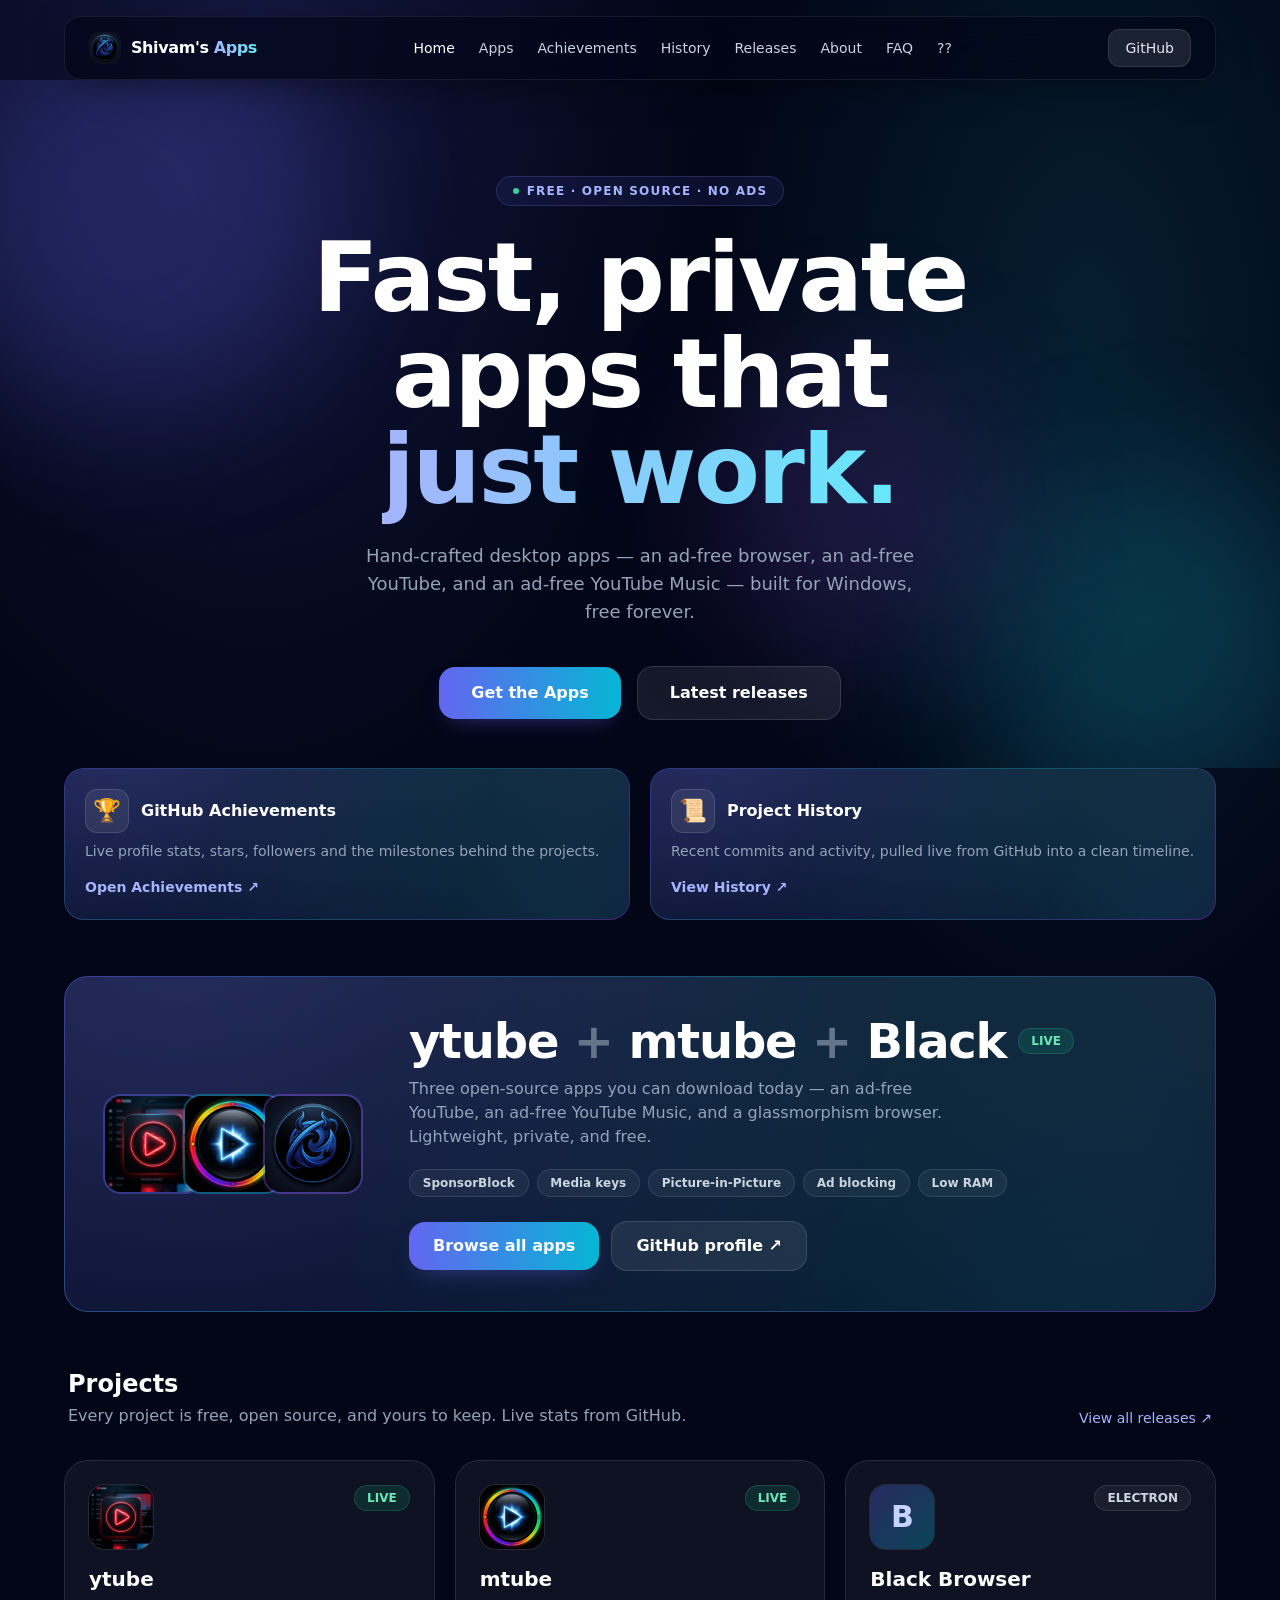
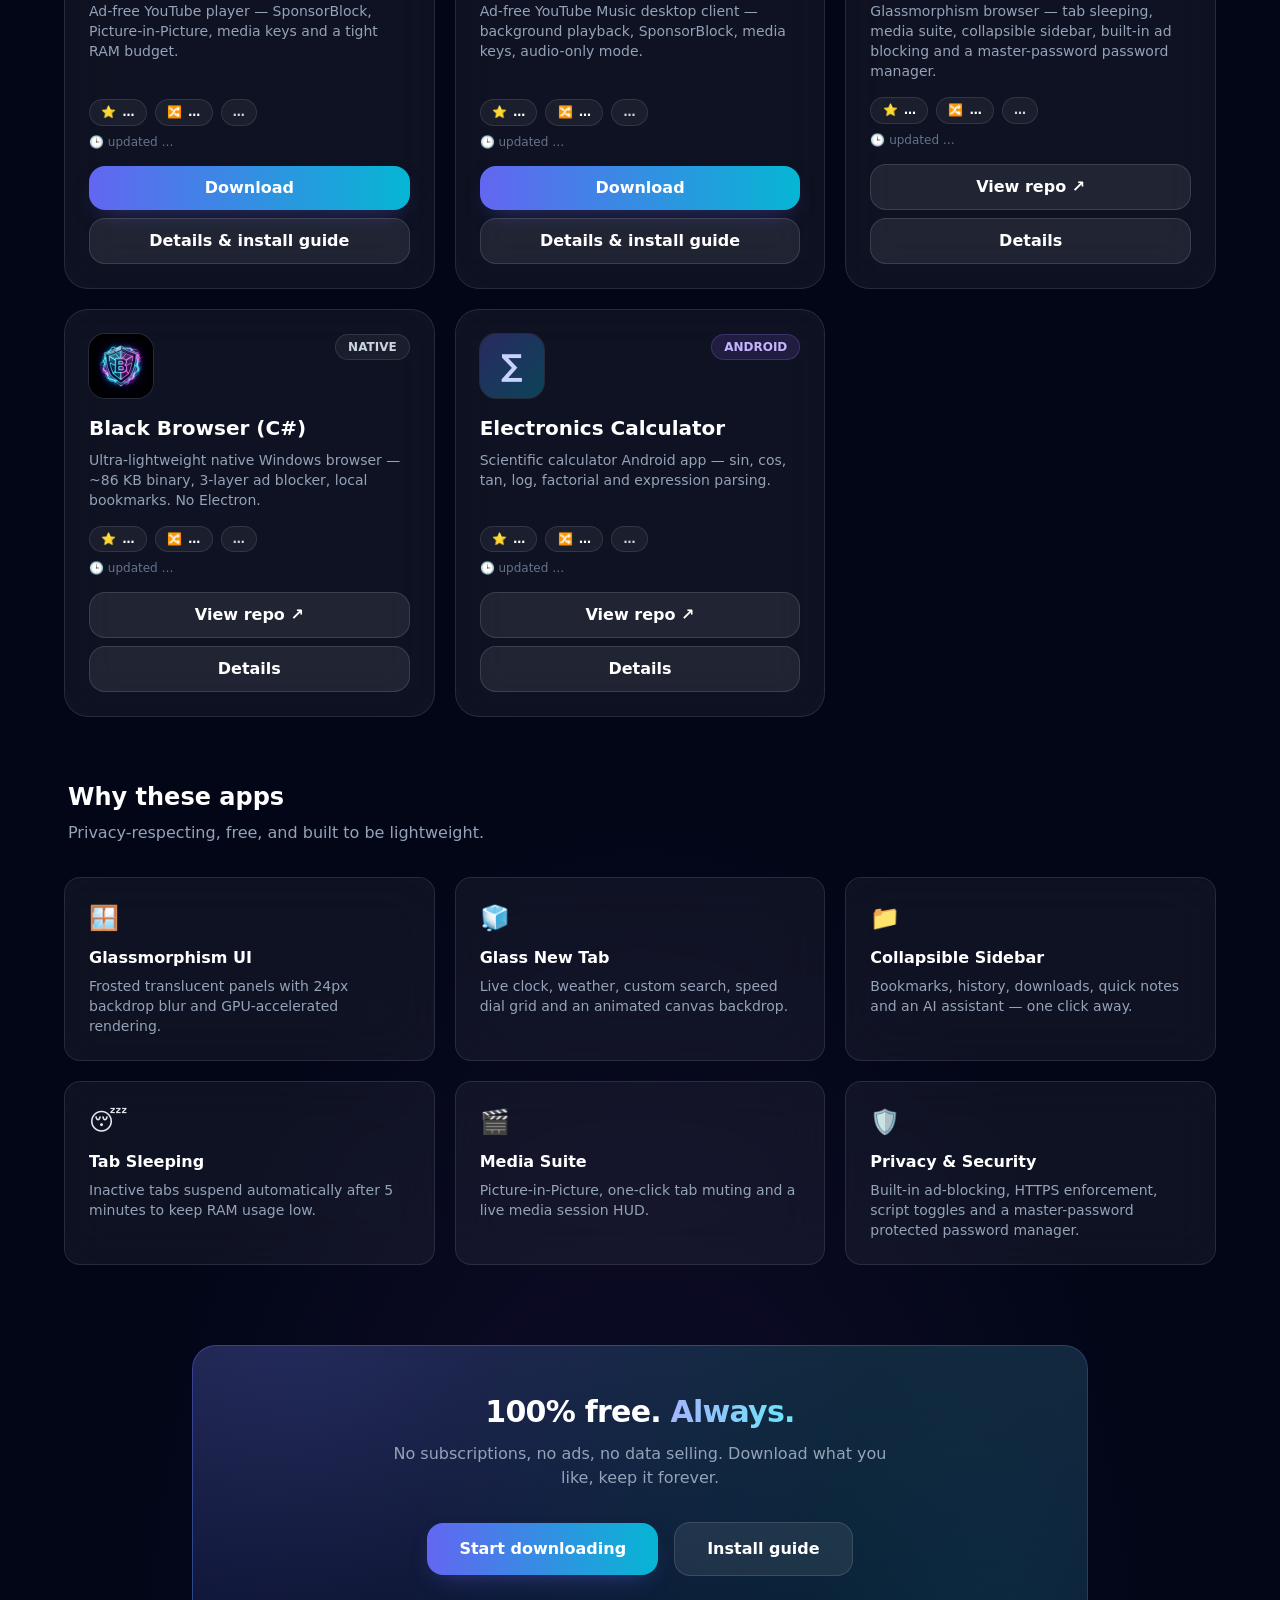
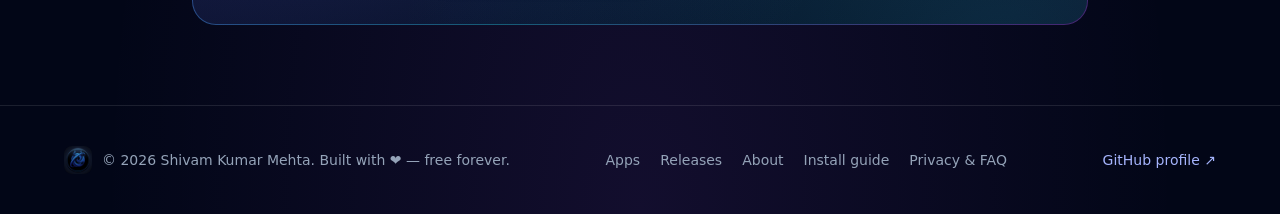
==== index.html @ 11b5406d "Fix UTF-8 mojibake (double-encoded emoji/arrows) across all HTML pages" ====
<!DOCTYPE html>
<html lang="en">
<head>
<meta charset="UTF-8">
<meta name="viewport" content="width=device-width, initial-scale=1.0">
<title>Shivam's Apps — Free Desktop Apps & Browser</title>
<meta name="description" content="Free, ad-free desktop apps by Shivam: Black browser, mtube (YouTube Music), ytube (YouTube), and more. No ads, no cost, open source.">
<meta http-equiv="Content-Security-Policy" content="default-src 'self'; script-src 'self' 'unsafe-inline' https://api.github.com https://us.i.posthog.com https://*.posthog.com; style-src 'self' 'unsafe-inline' https://fonts.googleapis.com; font-src https://fonts.gstatic.com; img-src 'self' data: https:; connect-src 'self' https://api.github.com https://us.i.posthog.com https://*.posthog.com; base-uri 'self'">
<link rel="stylesheet" href="assets/tailwind.css">
<link rel="icon" type="image/png" href="assets/black.png">
<link rel="preconnect" href="https://fonts.googleapis.com">
<link href="https://fonts.googleapis.com/css2?family=Inter:wght@400;500;600;700;800;900&display=swap" rel="stylesheet">
<script>
  !function(t,e){var o,n,p,r;e.__SV||(window.posthog=e,e._i=[],e.init=function(i,s,a){function g(t,e){var o=e.split(".");2==o.length&&(t=t[o[0]],e=o[1]),t[e]=function(){t.push([e].concat(Array.prototype.slice.call(arguments,0)))}}(p=t.createElement("script")).type="text/javascript",p.async=!0,p.src=s.api_host+"/static/array.js",(r=t.getElementsByTagName("script")[0]).parentNode.insertBefore(p,r);var u=e;for(void 0!==a?u=e[a]=[]:a="posthog",u.people=u.people||[],u.toString=function(t){var e="posthog";return"posthog"!==a&&(e+="."+a),t||(e+=" (stub)")},u.people.toString=function(){return u.toString(1)+".people (stub)"},o="capture identify alias people.set people.set_once set_config register register_once unregister opt_out_capturing has_opted_out_capturing opt_in_capturing reset".split(" "),n=0;n<o.length;n++)g(u,o[n]);e._i.push([i,s,a])},e.__SV=1)}(document,window.posthog||[]);
</script>
</head>
<body class="mesh-bg text-slate-200 min-h-screen antialiased">

<!-- NAV -->
<header class="sticky top-0 inset-x-0 z-50">
  <nav class="nav-glass mx-auto mt-4 max-w-6xl rounded-2xl px-4 sm:px-6 py-3 flex items-center justify-between">
    <a href="/" class="flex items-center gap-2.5">
      <img src="assets/black.png" alt="Logo" class="w-8 h-8 rounded-lg">
      <span class="font-bold text-white tracking-tight">Shivam's <span class="text-grad">Apps</span></span>
    </a>
    <nav class="hidden md:flex items-center gap-6 text-sm text-slate-300">
      <a href="/" class="text-white" aria-current="page">Home</a>
      <a href="/apps.html" class="hover:text-white transition">Apps</a>
      <a href="/achievements.html" class="hover:text-white transition">Achievements</a>
      <a href="/history.html" class="hover:text-white transition">History</a>
      <a href="/releases.html" class="hover:text-white transition">Releases</a>
      <a href="/about.html" class="hover:text-white transition">About</a>
      <a href="/privacy.html" class="hover:text-white transition">FAQ</a>
      <a href="/birthday.html" class="hover:text-white transition">??</a>
</nav>
    <a href="https://github.com/shivamkumarmehta64-sketch" target="_blank" rel="noopener"
       class="text-sm px-4 py-2 rounded-xl bg-white/10 hover:bg-white/20 border border-white/10 transition">GitHub</a>
  </nav>
</header>

<!-- HERO -->
<section class="relative overflow-hidden pt-24 pb-12 px-4 text-center">
  <div class="blob blob-1" data-parallax="0.18"></div>
  <div class="blob blob-2" data-parallax="-0.12"></div>
  <div class="blob blob-3" data-parallax="0.3"></div>
  <div class="fade-up max-w-3xl mx-auto relative">
    <div class="inline-flex flex-wrap items-center justify-center gap-2 mb-6">
      <span class="inline-flex items-center gap-2 text-xs font-semibold uppercase tracking-widest text-indigo-300 bg-indigo-500/10 border border-indigo-400/20 rounded-full px-4 py-1.5">
        <span class="w-1.5 h-1.5 rounded-full bg-emerald-400 animate-pulse"></span> Free · Open Source · No ads
      </span>
    </div>
    <h1 class="text-5xl sm:text-6xl md:text-8xl font-black text-white tracking-tight leading-tight">
      Fast, private apps that<br class="hidden sm:block"> <span class="text-grad">just work.</span>
    </h1>
    <p class="mt-6 text-lg text-slate-400 max-w-xl mx-auto">
      Hand-crafted desktop apps — an ad-free browser, an ad-free YouTube, and an ad-free YouTube Music — built for Windows, free forever.
    </p>
    <div class="mt-10 flex flex-col sm:flex-row items-center justify-center gap-4">
      <a href="/apps.html" class="w-full sm:w-auto text-center px-8 py-3.5 btn-primary text-base">Get the Apps</a>
      <a href="/releases.html" class="w-full sm:w-auto text-center px-8 py-3.5 btn-ghost text-base">Latest releases</a>
    </div>
  </div>
</section>

<!-- EXPLORE -->
<section id="gh-profile" class="px-4 pb-14">
  <div class="max-w-6xl mx-auto grid grid-cols-1 sm:grid-cols-2 gap-5">
    <a href="/achievements.html" class="achievement-card glow-card reveal">
      <div class="shimmer"></div>
      <div class="flex items-center gap-3">
        <div class="achievement-emoji">🏆</div>
        <h5 class="font-bold text-white">GitHub Achievements</h5>
      </div>
      <p class="mt-2 text-sm text-slate-400">Live profile stats, stars, followers and the milestones behind the projects.</p>
      <span class="mt-4 inline-block text-sm font-semibold text-indigo-300">Open Achievements ↗</span>
    </a>
    <a href="/history.html" class="achievement-card glow-card reveal">
      <div class="shimmer"></div>
      <div class="flex items-center gap-3">
        <div class="achievement-emoji">📜</div>
        <h5 class="font-bold text-white">Project History</h5>
      </div>
      <p class="mt-2 text-sm text-slate-400">Recent commits and activity, pulled live from GitHub into a clean timeline.</p>
      <span class="mt-4 inline-block text-sm font-semibold text-indigo-300">View History ↗</span>
    </a>
  </div>
</section>

<!-- FEATURED: THE APPS -->
<section id="featured" class="px-4 pb-14">
  <div data-repo="shivamkumarmehta64-sketch/ytube" class="glow-card grad-border max-w-6xl mx-auto rounded-3xl p-6 sm:p-10 reveal">
    <div class="flex flex-col lg:flex-row items-center gap-8 lg:gap-12">
      <div class="flex -space-x-4">
        <img src="assets/ytube.png" alt="ytube logo" class="w-20 h-20 sm:w-24 sm:h-24 rounded-2xl ring-2 ring-indigo-500/40">
        <img src="assets/mtube.png" alt="mtube logo" class="w-20 h-20 sm:w-24 sm:h-24 rounded-2xl ring-2 ring-cyan-500/40">
        <img src="assets/black.png" alt="Black logo" class="w-20 h-20 sm:w-24 sm:h-24 rounded-2xl ring-2 ring-violet-500/40">
      </div>
      <div class="flex-1 text-center lg:text-left">
        <div class="flex flex-col sm:flex-row items-center justify-center lg:justify-start gap-3">
          <h2 class="text-4xl sm:text-5xl font-black text-white tracking-tight">ytube <span class="text-slate-500">+</span> mtube <span class="text-slate-500">+</span> Black</h2>
          <span class="text-xs font-semibold px-3 py-1 rounded-full bg-emerald-500/15 text-emerald-300 border border-emerald-400/20">LIVE</span>
        </div>
        <p class="mt-3 text-slate-400 max-w-xl mx-auto lg:mx-0">
          Three open-source apps you can download today — an ad-free YouTube, an ad-free YouTube Music, and a glassmorphism browser. Lightweight, private, and free.
        </p>
        <div class="mt-5 flex flex-wrap items-center justify-center lg:justify-start gap-2 text-xs">
          <span class="chip">SponsorBlock</span>
          <span class="chip">Media keys</span>
          <span class="chip">Picture-in-Picture</span>
          <span class="chip">Ad blocking</span>
          <span class="chip">Low RAM</span>
        </div>
        <div class="mt-6 flex flex-col sm:flex-row items-center justify-center lg:justify-start gap-3">
          <a href="/apps.html" class="w-full sm:w-auto text-center px-6 py-3 btn-primary">Browse all apps</a>
          <a href="https://github.com/shivamkumarmehta64-sketch" target="_blank" rel="noopener" class="w-full sm:w-auto text-center px-6 py-3 btn-ghost">GitHub profile ↗</a>
        </div>
      </div>
    </div>
  </div>
</section>

<!-- PROJECT GRID -->
<section id="apps" class="px-4 pb-16">
  <div class="max-w-6xl mx-auto mb-8 flex flex-wrap items-end justify-between gap-4 px-1">
    <div>
      <h3 class="text-2xl font-bold text-white">Projects</h3>
      <p class="text-slate-400 mt-1">Every project is free, open source, and yours to keep. Live stats from GitHub.</p>
    </div>
    <a href="/releases.html" class="text-sm text-indigo-300 hover:text-indigo-200 transition">View all releases ↗</a>
  </div>
  <div class="max-w-6xl mx-auto grid grid-cols-1 sm:grid-cols-2 lg:grid-cols-3 gap-5">

    <!-- ytube -->
    <article data-repo="shivamkumarmehta64-sketch/ytube" class="glass rounded-3xl p-6 card-hover flex flex-col reveal">
      <div class="flex items-start justify-between">
        <img src="assets/ytube.png" alt="ytube logo" class="w-16 h-16 rounded-2xl ring-1 ring-white/10">
        <span class="text-xs font-semibold px-3 py-1 rounded-full bg-emerald-500/15 text-emerald-300 border border-emerald-400/20">LIVE</span>
      </div>
      <h4 class="mt-4 text-xl font-bold text-white">ytube</h4>
      <p class="mt-2 text-sm text-slate-400 flex-1">Ad-free YouTube player — SponsorBlock, Picture-in-Picture, media keys and a tight RAM budget.</p>
      <div class="mt-4 flex flex-wrap items-center gap-2 text-xs">
        <span class="stat-chip">⭐ <span data-stat="stars" class="k">…</span></span>
        <span class="stat-chip">🔀 <span data-stat="forks" class="k">…</span></span>
        <span class="stat-chip"><span data-stat="lang">…</span></span>
      </div>
      <div class="mt-2 text-xs text-slate-500">🕒 updated <span data-stat="updated">…</span></div>
      <div class="mt-4 flex flex-col gap-2">
        <a data-download="shivamkumarmehta64-sketch/ytube" data-exts=".zip,.exe" href="https://github.com/shivamkumarmehta64-sketch/ytube/releases" target="_blank" rel="noopener" class="w-full text-center px-5 py-2.5 btn-primary">Download</a>
        <a href="/app/ytube.html" class="w-full text-center px-5 py-2.5 btn-ghost">Details & install guide</a>
      </div>
    </article>

    <!-- mtube -->
    <article data-repo="shivamkumarmehta64-sketch/mtube" class="glass rounded-3xl p-6 card-hover flex flex-col reveal">
      <div class="flex items-start justify-between">
        <img src="assets/mtube.png" alt="mtube logo" class="w-16 h-16 rounded-2xl ring-1 ring-white/10">
        <span class="text-xs font-semibold px-3 py-1 rounded-full bg-emerald-500/15 text-emerald-300 border border-emerald-400/20">LIVE</span>
      </div>
      <h4 class="mt-4 text-xl font-bold text-white">mtube</h4>
      <p class="mt-2 text-sm text-slate-400 flex-1">Ad-free YouTube Music desktop client — background playback, SponsorBlock, media keys, audio-only mode.</p>
      <div class="mt-4 flex flex-wrap items-center gap-2 text-xs">
        <span class="stat-chip">⭐ <span data-stat="stars" class="k">…</span></span>
        <span class="stat-chip">🔀 <span data-stat="forks" class="k">…</span></span>
        <span class="stat-chip"><span data-stat="lang">…</span></span>
      </div>
      <div class="mt-2 text-xs text-slate-500">🕒 updated <span data-stat="updated">…</span></div>
      <div class="mt-4 flex flex-col gap-2">
        <a data-download="shivamkumarmehta64-sketch/mtube" data-exts=".zip,.exe" href="https://github.com/shivamkumarmehta64-sketch/mtube/releases" target="_blank" rel="noopener" class="w-full text-center px-5 py-2.5 btn-primary">Download</a>
        <a href="/app/mtube.html" class="w-full text-center px-5 py-2.5 btn-ghost">Details & install guide</a>
      </div>
    </article>

    <!-- Black (Electron) -->
    <article data-repo="shivamkumarmehta64-sketch/Black" class="glass rounded-3xl p-6 card-hover flex flex-col reveal">
      <div class="flex items-start justify-between">
        <div class="w-16 h-16 rounded-2xl bg-gradient-to-br from-indigo-500/30 to-cyan-500/30 ring-1 ring-white/10 flex items-center justify-center text-3xl font-extrabold text-indigo-200">B</div>
        <span class="text-xs font-semibold px-3 py-1 rounded-full bg-white/5 text-slate-300 border border-white/10">ELECTRON</span>
      </div>
      <h4 class="mt-4 text-xl font-bold text-white">Black Browser</h4>
      <p class="mt-2 text-sm text-slate-400 flex-1">Glassmorphism browser — tab sleeping, media suite, collapsible sidebar, built-in ad blocking and a master-password password manager.</p>
      <div class="mt-4 flex flex-wrap items-center gap-2 text-xs">
        <span class="stat-chip">⭐ <span data-stat="stars" class="k">…</span></span>
        <span class="stat-chip">🔀 <span data-stat="forks" class="k">…</span></span>
        <span class="stat-chip"><span data-stat="lang">…</span></span>
      </div>
      <div class="mt-2 text-xs text-slate-500">🕒 updated <span data-stat="updated">…</span></div>
      <div class="mt-4 flex flex-col gap-2">
        <a href="https://github.com/shivamkumarmehta64-sketch/Black" target="_blank" rel="noopener" class="w-full text-center px-5 py-2.5 btn-ghost">View repo ↗</a>
        <a href="/app/black.html" class="w-full text-center px-5 py-2.5 btn-ghost">Details</a>
      </div>
    </article>

    <!-- Black Browser C# -->
    <article data-repo="shivamkumarmehta64-sketch/Black-Browser" class="glass rounded-3xl p-6 card-hover flex flex-col reveal">
      <div class="flex items-start justify-between">
        <img src="assets/black-browser.png" alt="Black Browser C# logo" class="w-16 h-16 rounded-2xl ring-1 ring-white/10">
        <span class="text-xs font-semibold px-3 py-1 rounded-full bg-white/5 text-slate-300 border border-white/10">NATIVE</span>
      </div>
      <h4 class="mt-4 text-xl font-bold text-white">Black Browser (C#)</h4>
      <p class="mt-2 text-sm text-slate-400 flex-1">Ultra-lightweight native Windows browser — ~86 KB binary, 3-layer ad blocker, local bookmarks. No Electron.</p>
      <div class="mt-4 flex flex-wrap items-center gap-2 text-xs">
        <span class="stat-chip">⭐ <span data-stat="stars" class="k">…</span></span>
        <span class="stat-chip">🔀 <span data-stat="forks" class="k">…</span></span>
        <span class="stat-chip"><span data-stat="lang">…</span></span>
      </div>
      <div class="mt-2 text-xs text-slate-500">🕒 updated <span data-stat="updated">…</span></div>
      <div class="mt-4 flex flex-col gap-2">
        <a href="https://github.com/shivamkumarmehta64-sketch/Black-Browser" target="_blank" rel="noopener" class="w-full text-center px-5 py-2.5 btn-ghost">View repo ↗</a>
        <a href="/app/black-browser.html" class="w-full text-center px-5 py-2.5 btn-ghost">Details</a>
      </div>
    </article>

    <!-- Electronics Calculator -->
    <article data-repo="shivamkumarmehta64-sketch/Electronics_Calculator" class="glass rounded-3xl p-6 card-hover flex flex-col reveal">
      <div class="flex items-start justify-between">
        <div class="w-16 h-16 rounded-2xl bg-gradient-to-br from-indigo-500/30 to-cyan-500/30 ring-1 ring-white/10 flex items-center justify-center text-3xl font-extrabold text-indigo-200">∑</div>
        <span class="text-xs font-semibold px-3 py-1 rounded-full bg-violet-500/15 text-violet-300 border border-violet-400/20">ANDROID</span>
      </div>
      <h4 class="mt-4 text-xl font-bold text-white">Electronics Calculator</h4>
      <p class="mt-2 text-sm text-slate-400 flex-1">Scientific calculator Android app — sin, cos, tan, log, factorial and expression parsing.</p>
      <div class="mt-4 flex flex-wrap items-center gap-2 text-xs">
        <span class="stat-chip">⭐ <span data-stat="stars" class="k">…</span></span>
        <span class="stat-chip">🔀 <span data-stat="forks" class="k">…</span></span>
        <span class="stat-chip"><span data-stat="lang">…</span></span>
      </div>
      <div class="mt-2 text-xs text-slate-500">🕒 updated <span data-stat="updated">…</span></div>
      <div class="mt-4 flex flex-col gap-2">
        <a href="https://github.com/shivamkumarmehta64-sketch/Electronics_Calculator" target="_blank" rel="noopener" class="w-full text-center px-5 py-2.5 btn-ghost">View repo ↗</a>
        <a href="/app/calculator.html" class="w-full text-center px-5 py-2.5 btn-ghost">Details</a>
      </div>
    </article>

  </div>
</section>

<!-- WHY -->
<section id="why" class="px-4 pb-20">
  <h3 class="max-w-6xl mx-auto text-2xl font-bold text-white mb-2 px-1">Why these apps</h3>
  <p class="max-w-6xl mx-auto text-slate-400 mb-8 px-1">Privacy-respecting, free, and built to be lightweight.</p>
  <div class="max-w-6xl mx-auto grid grid-cols-1 sm:grid-cols-2 lg:grid-cols-3 gap-5">
    <div class="glass rounded-2xl p-6 card-hover reveal">
      <div class="text-2xl mb-3">🪟</div>
      <h5 class="font-semibold text-white">Glassmorphism UI</h5>
      <p class="mt-1.5 text-sm text-slate-400">Frosted translucent panels with 24px backdrop blur and GPU-accelerated rendering.</p>
    </div>
    <div class="glass rounded-2xl p-6 card-hover reveal">
      <div class="text-2xl mb-3">🧊</div>
      <h5 class="font-semibold text-white">Glass New Tab</h5>
      <p class="mt-1.5 text-sm text-slate-400">Live clock, weather, custom search, speed dial grid and an animated canvas backdrop.</p>
    </div>
    <div class="glass rounded-2xl p-6 card-hover reveal">
      <div class="text-2xl mb-3">📁</div>
      <h5 class="font-semibold text-white">Collapsible Sidebar</h5>
      <p class="mt-1.5 text-sm text-slate-400">Bookmarks, history, downloads, quick notes and an AI assistant — one click away.</p>
    </div>
    <div class="glass rounded-2xl p-6 card-hover reveal">
      <div class="text-2xl mb-3">😴</div>
      <h5 class="font-semibold text-white">Tab Sleeping</h5>
      <p class="mt-1.5 text-sm text-slate-400">Inactive tabs suspend automatically after 5 minutes to keep RAM usage low.</p>
    </div>
    <div class="glass rounded-2xl p-6 card-hover reveal">
      <div class="text-2xl mb-3">🎬</div>
      <h5 class="font-semibold text-white">Media Suite</h5>
      <p class="mt-1.5 text-sm text-slate-400">Picture-in-Picture, one-click tab muting and a live media session HUD.</p>
    </div>
    <div class="glass rounded-2xl p-6 card-hover reveal">
      <div class="text-2xl mb-3">🛡️</div>
      <h5 class="font-semibold text-white">Privacy & Security</h5>
      <p class="mt-1.5 text-sm text-slate-400">Built-in ad-blocking, HTTPS enforcement, script toggles and a master-password protected password manager.</p>
    </div>
  </div>
</section>

<!-- CTA -->
<section class="px-4 pb-20">
  <div class="glow-card grad-border max-w-4xl mx-auto rounded-3xl p-8 sm:p-12 text-center reveal">
    <h3 class="text-3xl font-extrabold text-white tracking-tight">100% free. <span class="text-grad">Always.</span></h3>
    <p class="mt-3 text-slate-400 max-w-lg mx-auto">No subscriptions, no ads, no data selling. Download what you like, keep it forever.</p>
    <div class="mt-8 flex flex-col sm:flex-row items-center justify-center gap-4">
      <a href="/apps.html" class="px-8 py-3.5 btn-primary text-base">Start downloading</a>
      <a href="/download.html" class="px-8 py-3.5 btn-ghost text-base">Install guide</a>
    </div>
  </div>
</section>

<!-- FOOTER -->
<footer class="border-t border-white/10 px-4 py-10">
  <div class="max-w-6xl mx-auto flex flex-col sm:flex-row items-center justify-between gap-6">
    <div class="flex items-center gap-2.5">
      <img src="assets/black.png" alt="Logo" class="w-7 h-7 rounded-lg">
      <span class="text-sm text-slate-400">© 2026 Shivam Kumar Mehta. Built with ❤️ — free forever.</span>
    </div>
    <div class="flex flex-wrap items-center justify-center gap-x-5 gap-y-2 text-sm">
      <a href="/apps.html" class="text-slate-400 hover:text-white transition">Apps</a>
      <a href="/releases.html" class="text-slate-400 hover:text-white transition">Releases</a>
      <a href="/about.html" class="text-slate-400 hover:text-white transition">About</a>
      <a href="/download.html" class="text-slate-400 hover:text-white transition">Install guide</a>
      <a href="/privacy.html" class="text-slate-400 hover:text-white transition">Privacy & FAQ</a>
    </div>
    <a href="https://github.com/shivamkumarmehta64-sketch" target="_blank" rel="noopener" class="text-sm text-indigo-300 hover:text-indigo-200 transition">GitHub profile ↗</a>
  </div>
</footer>

<script src="assets/app.js"></script>
</body>
</html>
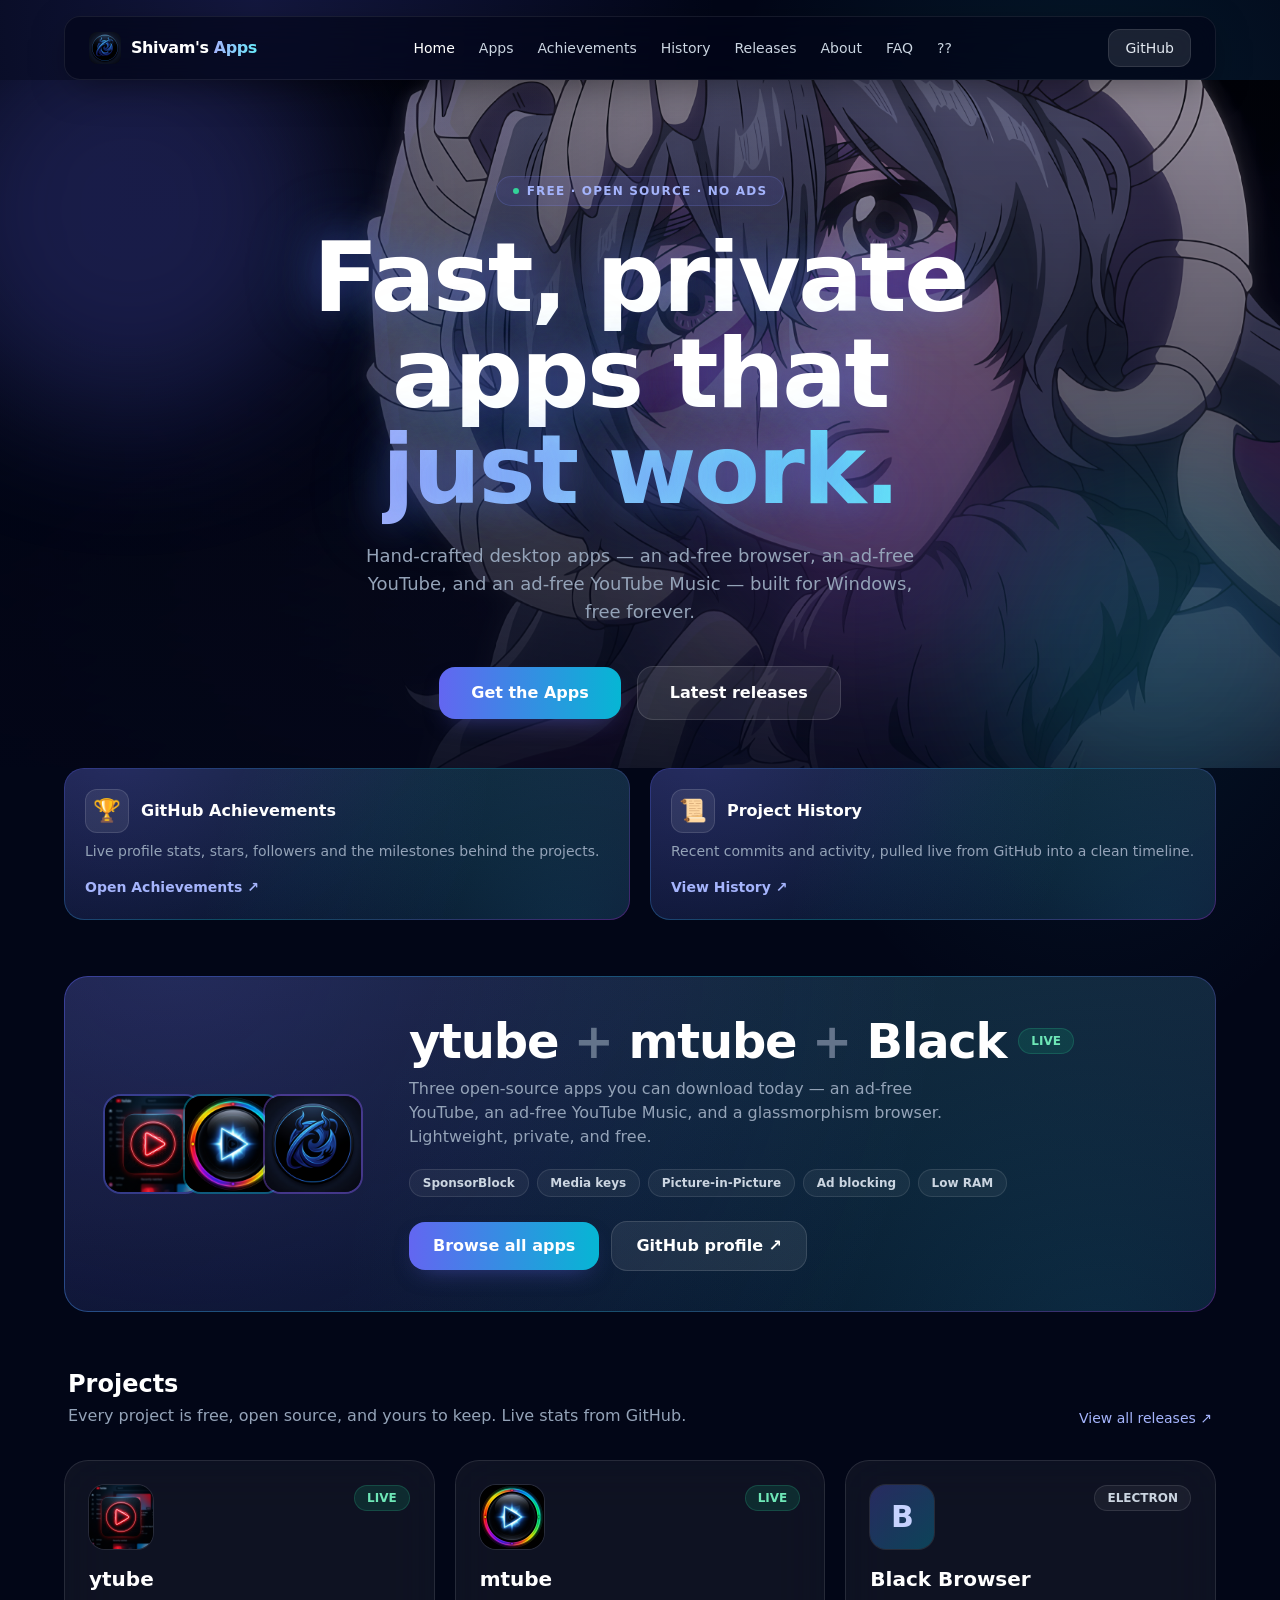
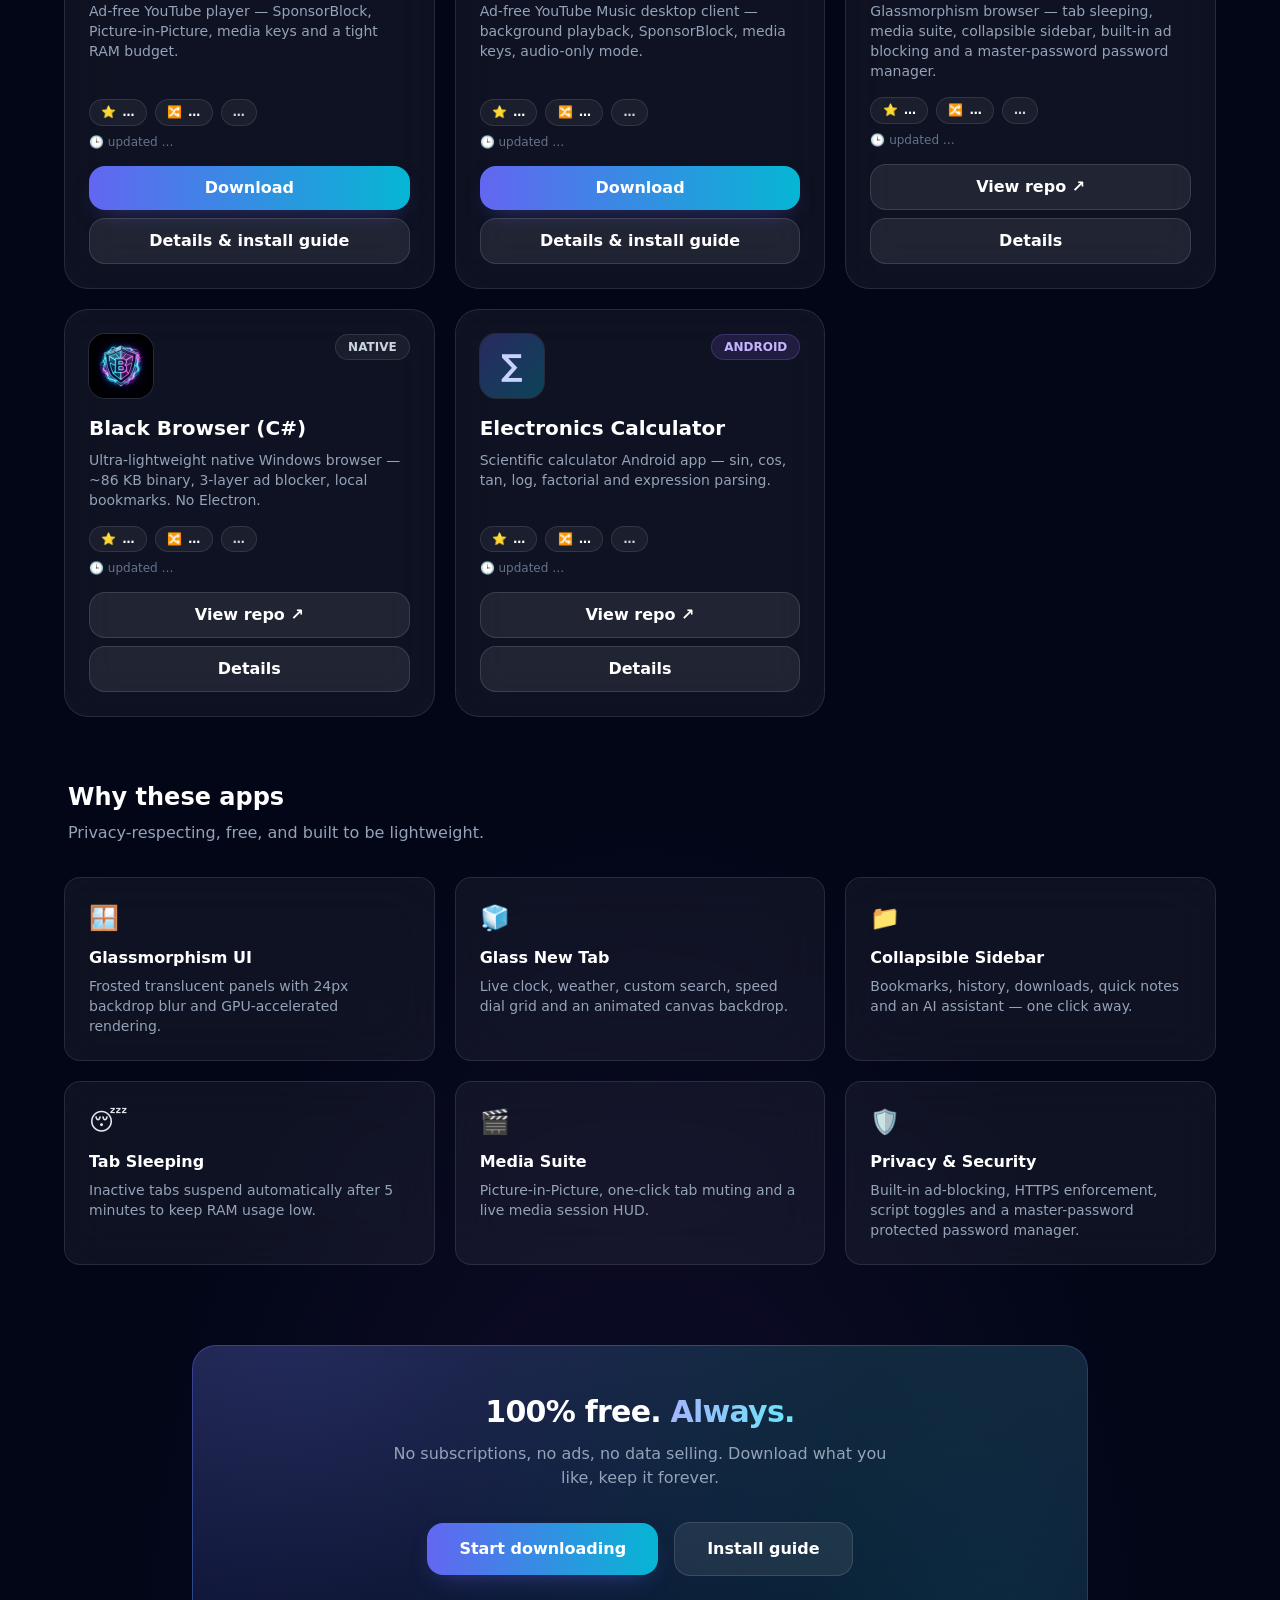
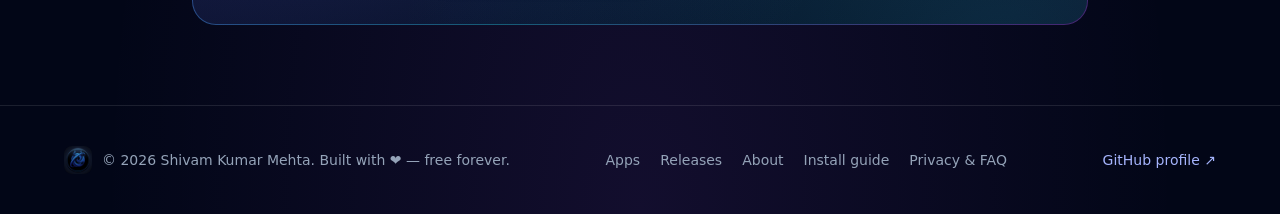
==== commit ccaa96dc: "Cinematic anime homepage: Ken Burns wallpaper hero, glow particles, title glow (Jujutsu/Bleach aesth" ====
--- a/index.html
+++ b/index.html
@@ -40,6 +40,11 @@
 
 <!-- HERO -->
 <section class="relative overflow-hidden pt-24 pb-12 px-4 text-center">
+  <div class="cine-hero" aria-hidden="true">
+    <div class="cine-kb"></div>
+    <div class="cine-shade"></div>
+    <div class="cine-parts" id="cine-parts"></div>
+  </div>
   <div class="blob blob-1" data-parallax="0.18"></div>
   <div class="blob blob-2" data-parallax="-0.12"></div>
   <div class="blob blob-3" data-parallax="0.3"></div>
@@ -49,7 +54,7 @@
         <span class="w-1.5 h-1.5 rounded-full bg-emerald-400 animate-pulse"></span> Free · Open Source · No ads
       </span>
     </div>
-    <h1 class="text-5xl sm:text-6xl md:text-8xl font-black text-white tracking-tight leading-tight">
+    <h1 class="cine-hero-title text-5xl sm:text-6xl md:text-8xl font-black text-white tracking-tight leading-tight">
       Fast, private apps that<br class="hidden sm:block"> <span class="text-grad">just work.</span>
     </h1>
     <p class="mt-6 text-lg text-slate-400 max-w-xl mx-auto">
@@ -302,7 +307,26 @@
 </footer>
 
 <script src="assets/app.js"></script>
+<script>
+(function () {
+  var box = document.getElementById('cine-parts');
+  if (!box) return;
+  var count = window.innerWidth < 600 ? 18 : 32;
+  for (var i = 0; i < count; i++) {
+    var p = document.createElement('div');
+    p.className = 'cine-particle';
+    var s = Math.random() * 4 + 2;
+    p.style.width = s + 'px';
+    p.style.height = s + 'px';
+    p.style.left = (Math.random() * 100) + '%';
+    p.style.animationDuration = (Math.random() * 9 + 6) + 's';
+    p.style.animationDelay = (Math.random() * 9) + 's';
+    box.appendChild(p);
+  }
+})();
+</script>
 </body>
+
 </html>
 
 
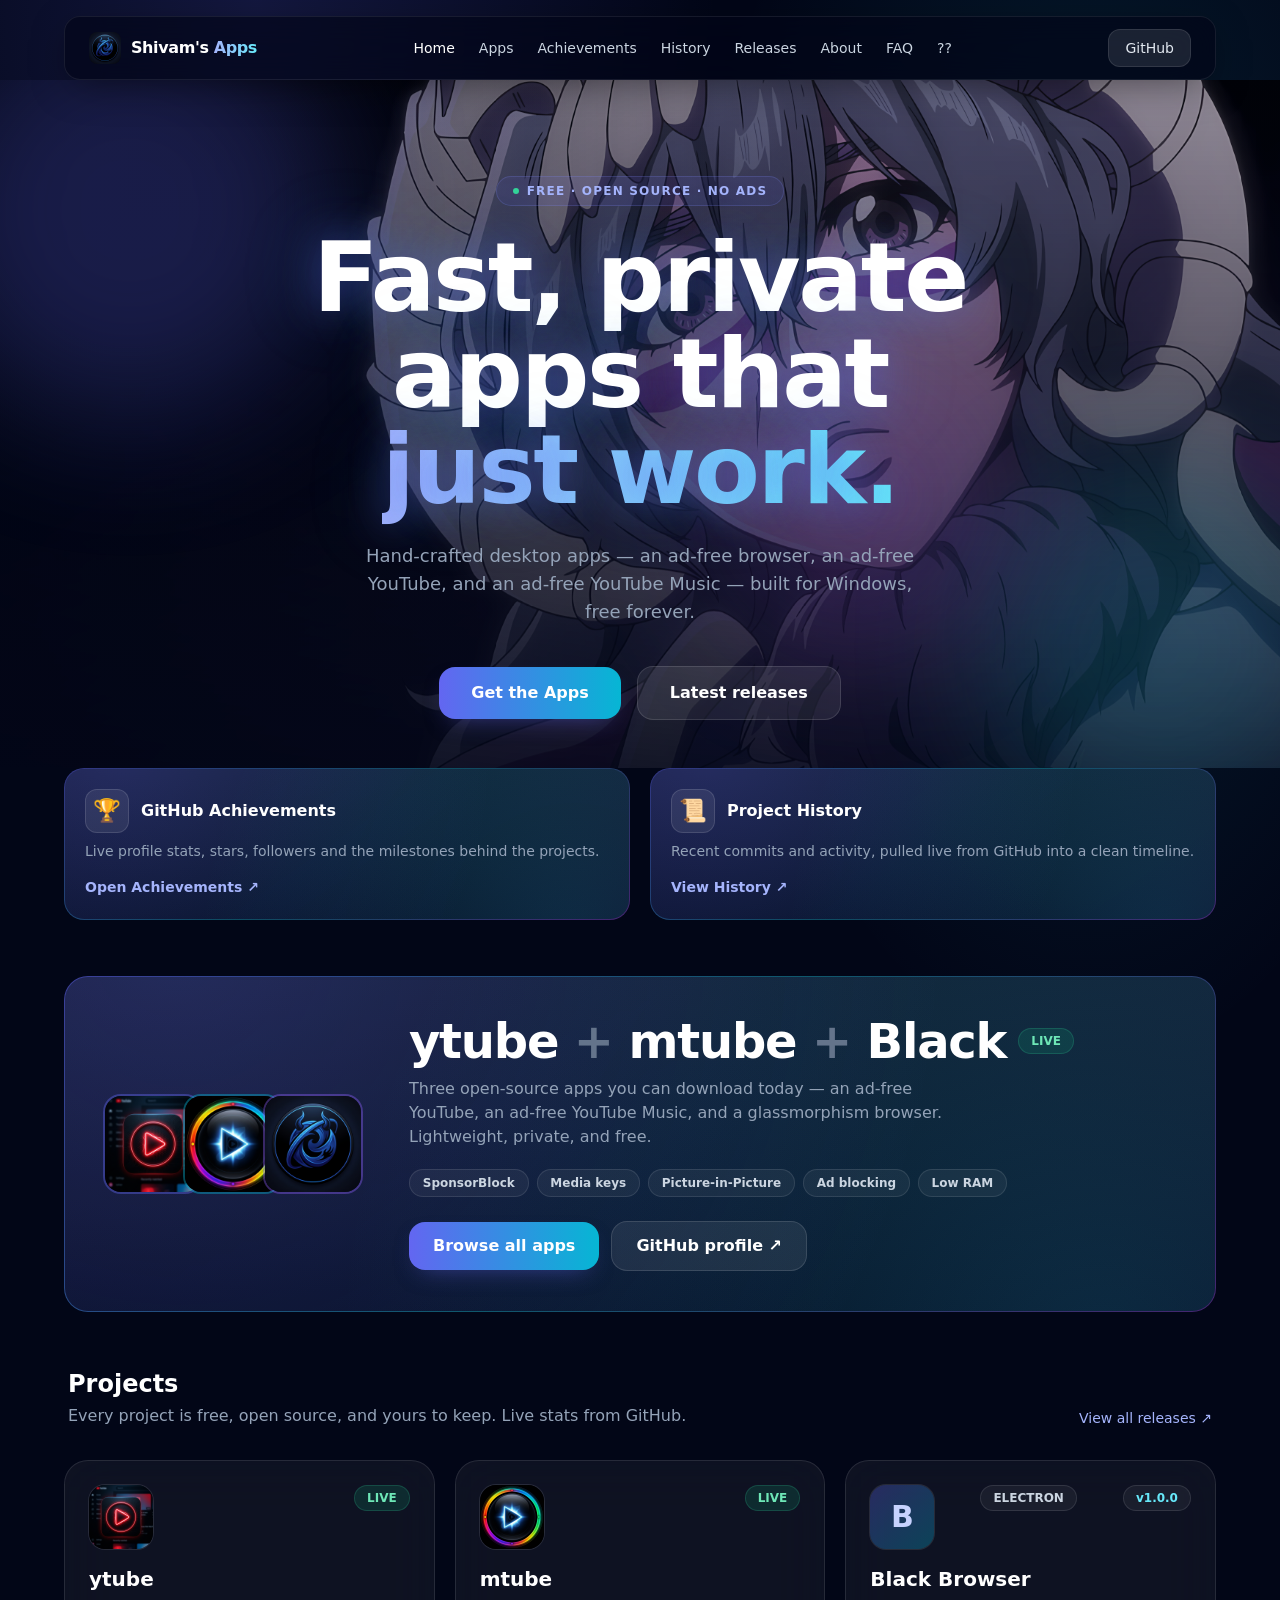
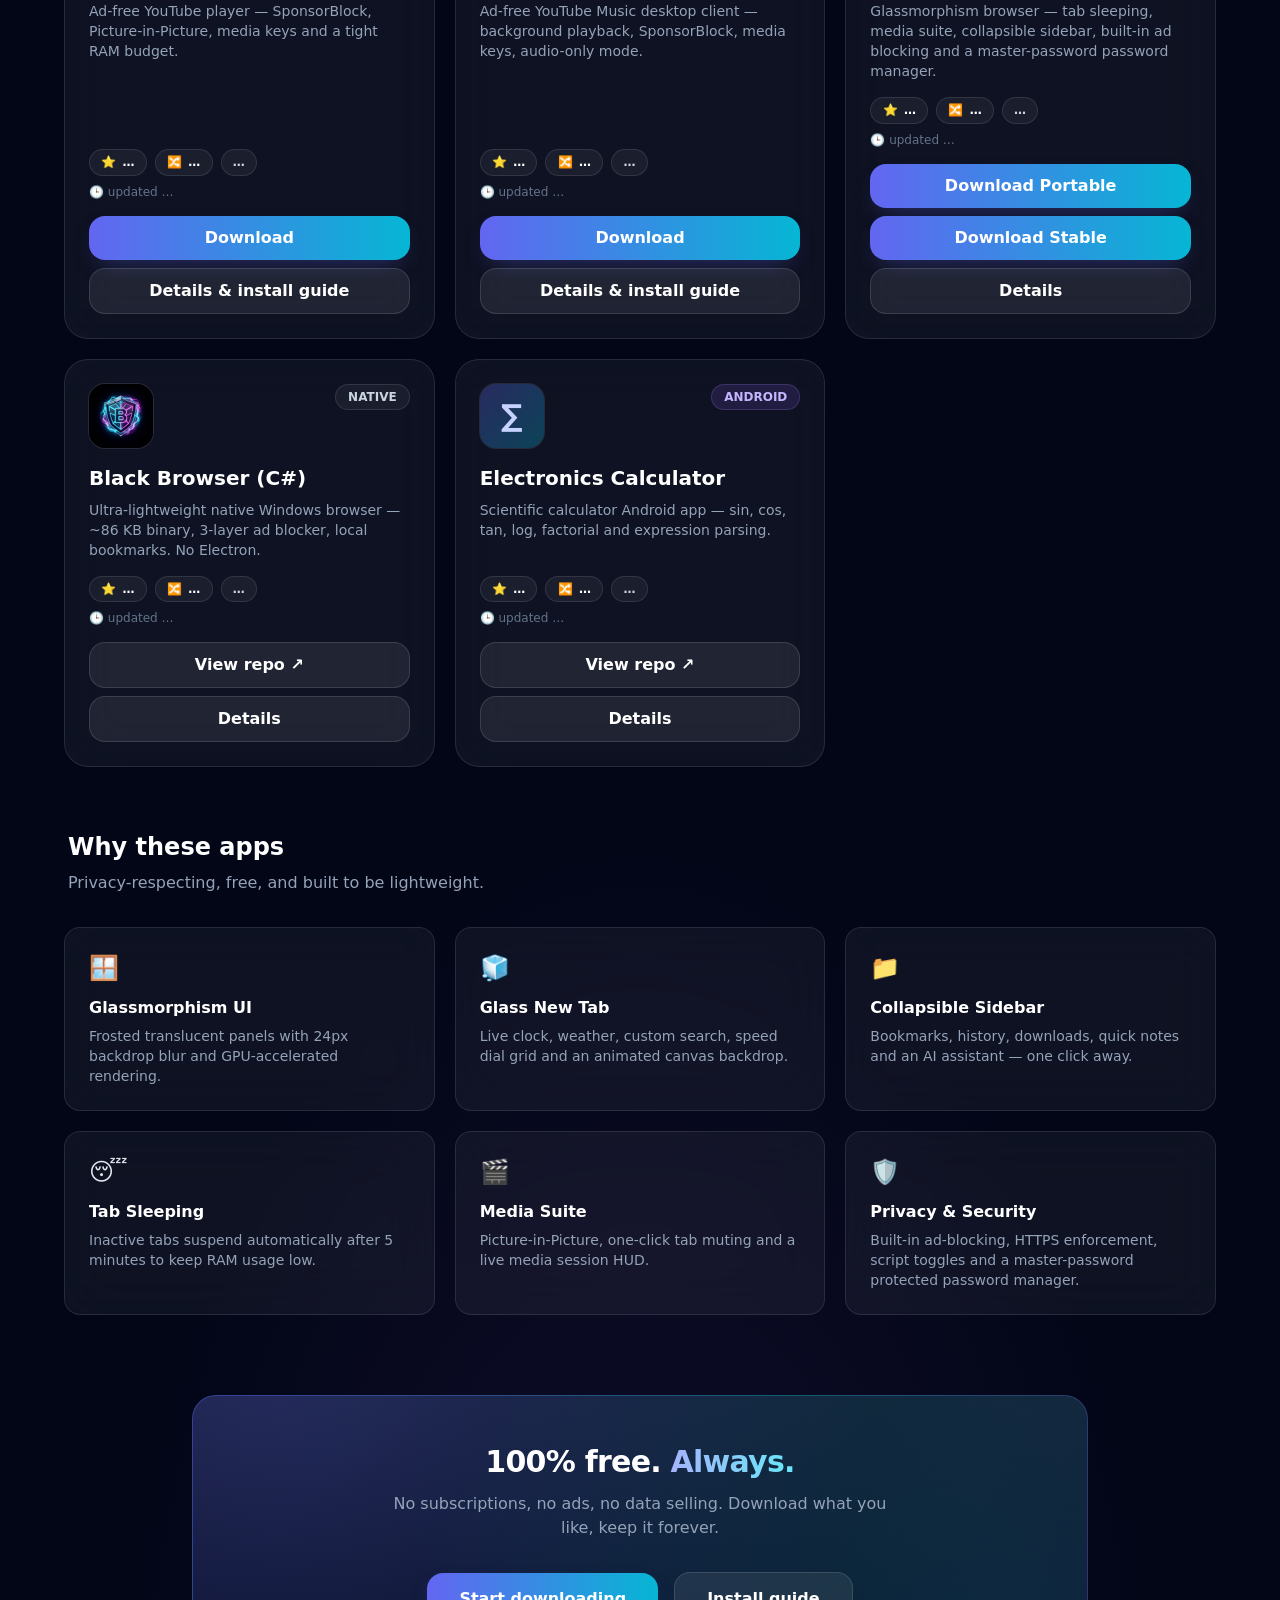
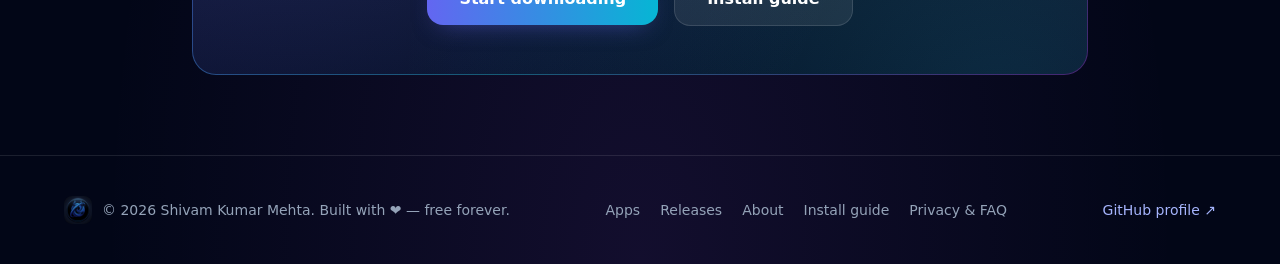
==== commit 7da7a3a8: "Add Black Browser v1.0.0 direct download buttons (Portable + Stable) with version badges" ====
--- a/index.html
+++ b/index.html
@@ -180,6 +180,7 @@
       <div class="flex items-start justify-between">
         <div class="w-16 h-16 rounded-2xl bg-gradient-to-br from-indigo-500/30 to-cyan-500/30 ring-1 ring-white/10 flex items-center justify-center text-3xl font-extrabold text-indigo-200">B</div>
         <span class="text-xs font-semibold px-3 py-1 rounded-full bg-white/5 text-slate-300 border border-white/10">ELECTRON</span>
+        <span class="text-xs font-semibold px-3 py-1 rounded-full bg-white/5 text-cyan-300 border border-white/10">v1.0.0</span>
       </div>
       <h4 class="mt-4 text-xl font-bold text-white">Black Browser</h4>
       <p class="mt-2 text-sm text-slate-400 flex-1">Glassmorphism browser — tab sleeping, media suite, collapsible sidebar, built-in ad blocking and a master-password password manager.</p>
@@ -190,7 +191,8 @@
       </div>
       <div class="mt-2 text-xs text-slate-500">🕒 updated <span data-stat="updated">…</span></div>
       <div class="mt-4 flex flex-col gap-2">
-        <a href="https://github.com/shivamkumarmehta64-sketch/Black" target="_blank" rel="noopener" class="w-full text-center px-5 py-2.5 btn-ghost">View repo ↗</a>
+        <a href="https://github.com/shivamkumarmehta64-sketch/Black/releases/download/v1.0.0/Black.Portable.1.0.0.exe" class="w-full text-center px-5 py-2.5 btn-primary">Download Portable</a>
+        <a href="https://github.com/shivamkumarmehta64-sketch/Black/releases/download/v1.0.0/Black_Browser_Release.zip" class="w-full text-center px-5 py-2.5 btn-primary">Download Stable</a>
         <a href="/app/black.html" class="w-full text-center px-5 py-2.5 btn-ghost">Details</a>
       </div>
     </article>
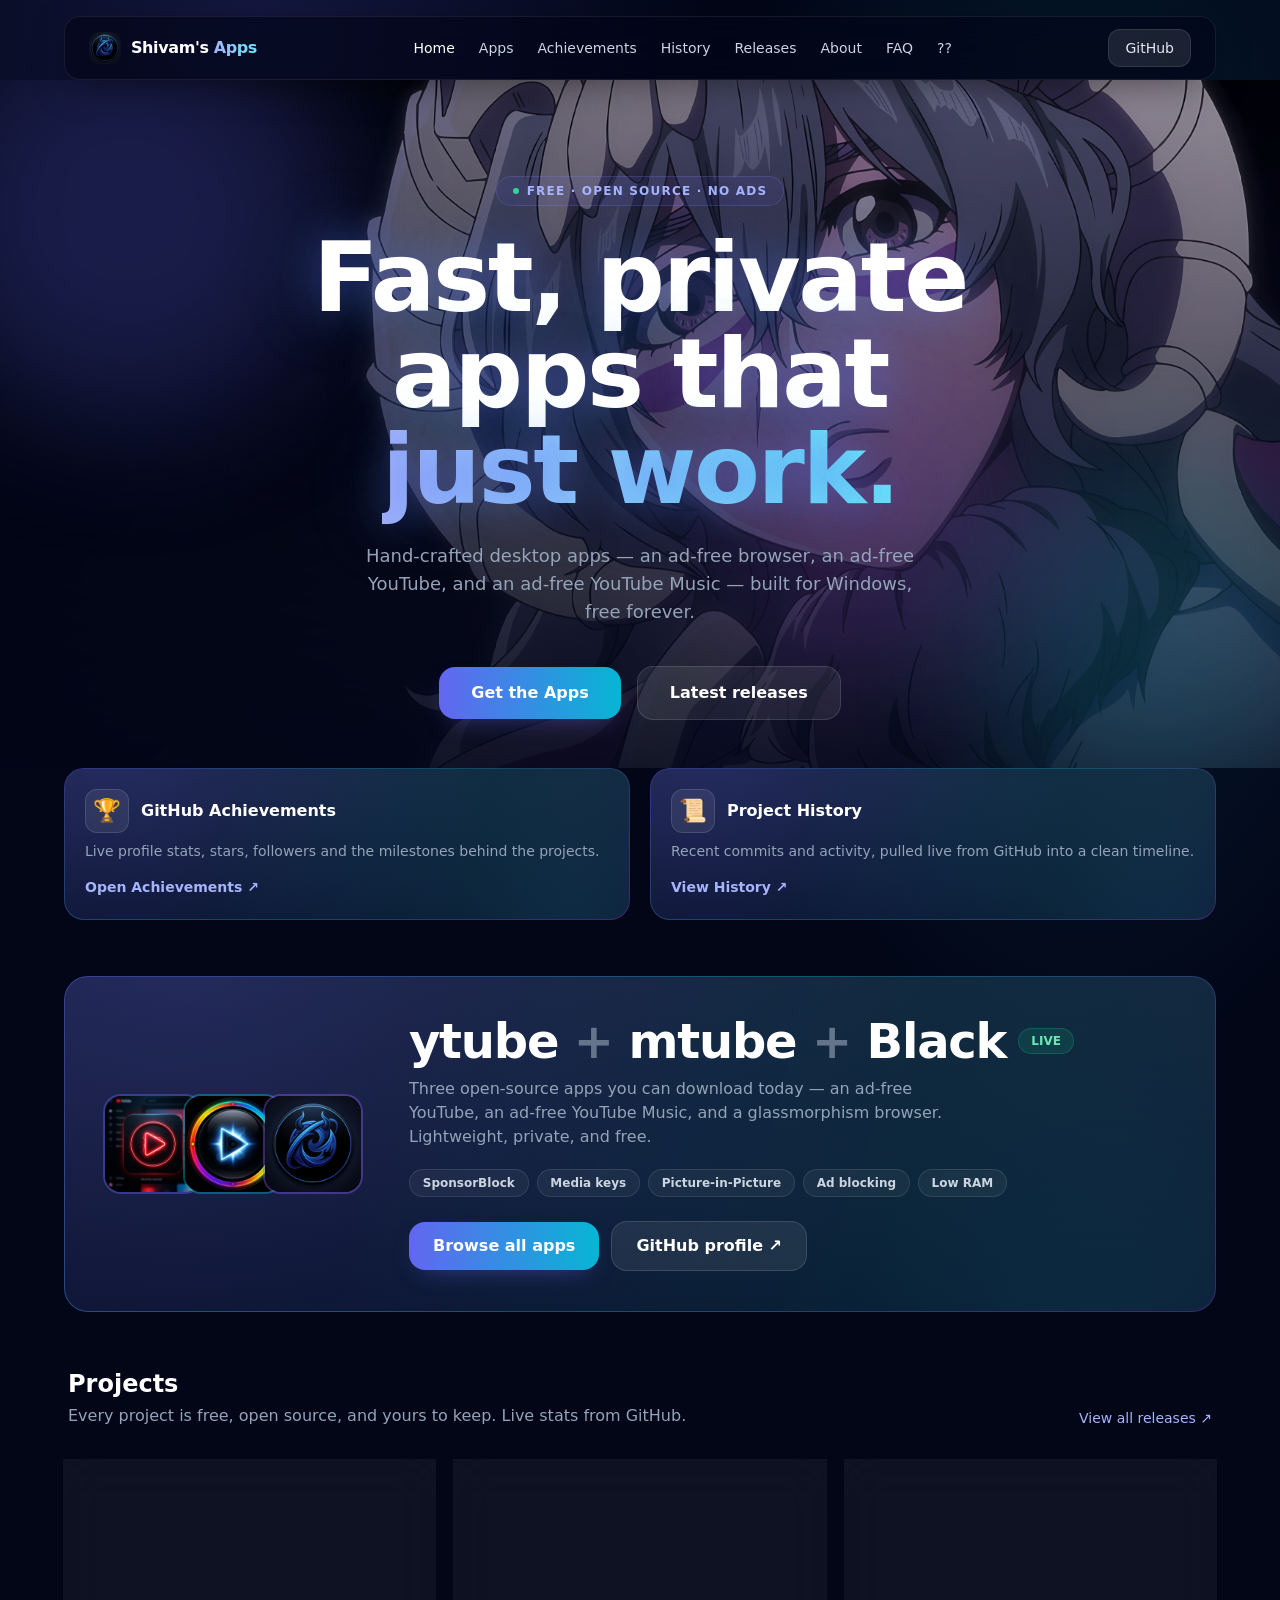
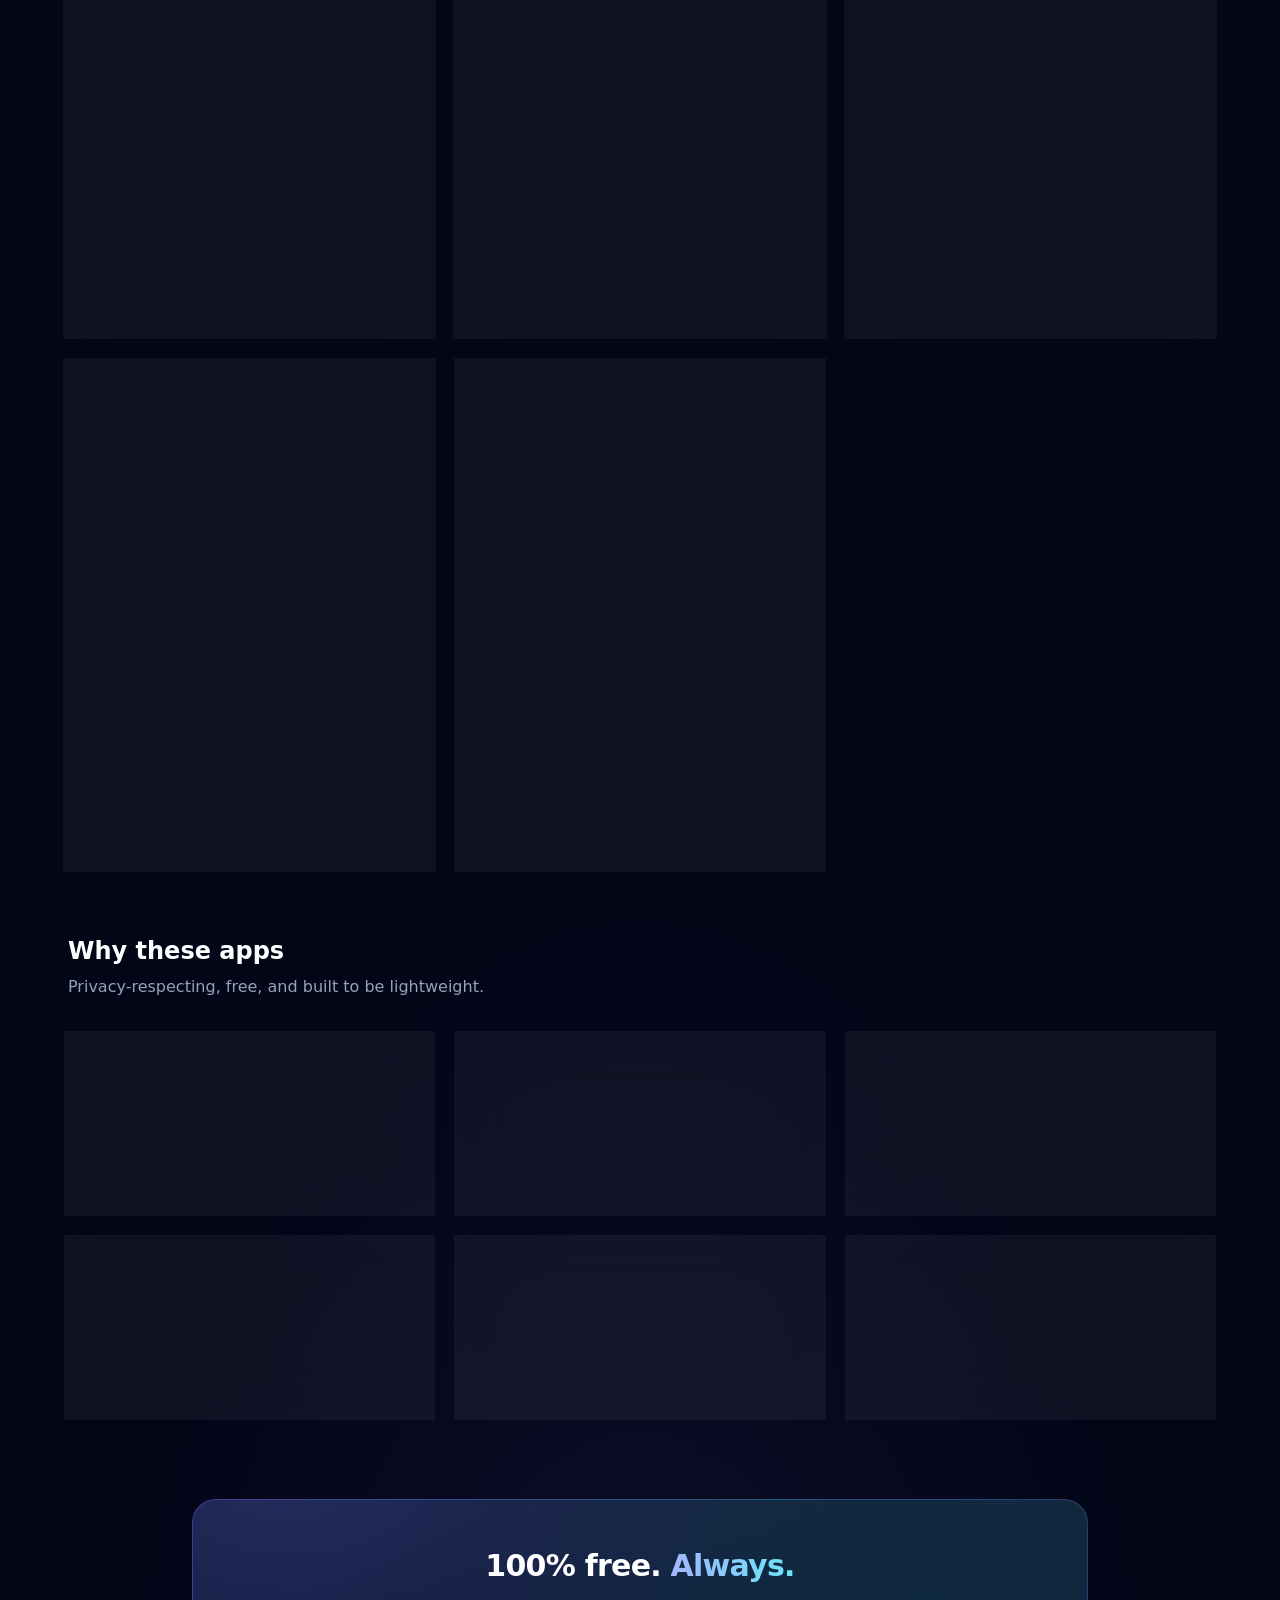
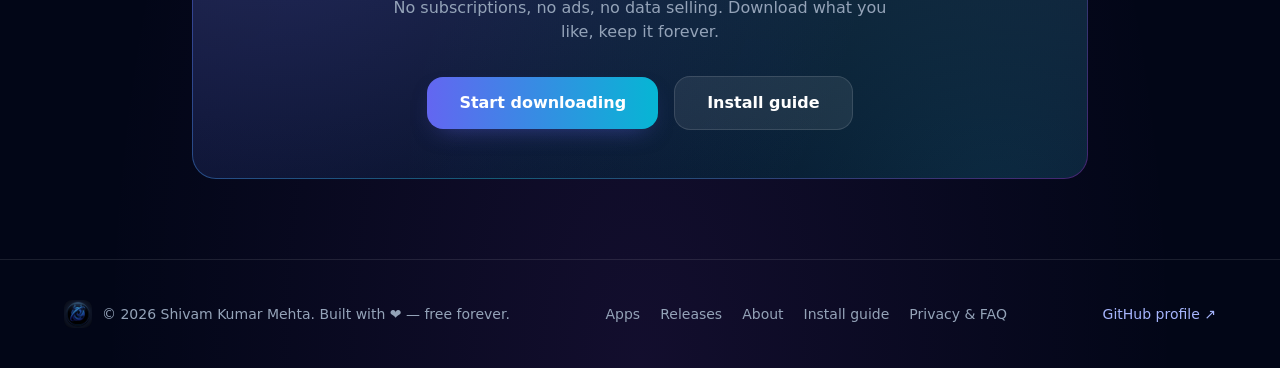
==== commit 495ff8ef: "Add direct download buttons (Portable + Setup) for Black Browser C# across site" ====
--- a/index.html
+++ b/index.html
@@ -212,6 +212,8 @@
       </div>
       <div class="mt-2 text-xs text-slate-500">🕒 updated <span data-stat="updated">…</span></div>
       <div class="mt-4 flex flex-col gap-2">
+        <a href="https://github.com/shivamkumarmehta64-sketch/Black-Browser/releases/download/v0.1.1-portable/Black.Noir-1.0.0-portable.exe" class="w-full text-center px-5 py-2.5 btn-primary">Download Portable</a>
+        <a href="https://github.com/shivamkumarmehta64-sketch/Black-Browser/releases/download/v1.0.0/Black.Noir.Setup.1.0.0.exe" class="w-full text-center px-5 py-2.5 btn-primary">Download Setup</a>
         <a href="https://github.com/shivamkumarmehta64-sketch/Black-Browser" target="_blank" rel="noopener" class="w-full text-center px-5 py-2.5 btn-ghost">View repo ↗</a>
         <a href="/app/black-browser.html" class="w-full text-center px-5 py-2.5 btn-ghost">Details</a>
       </div>
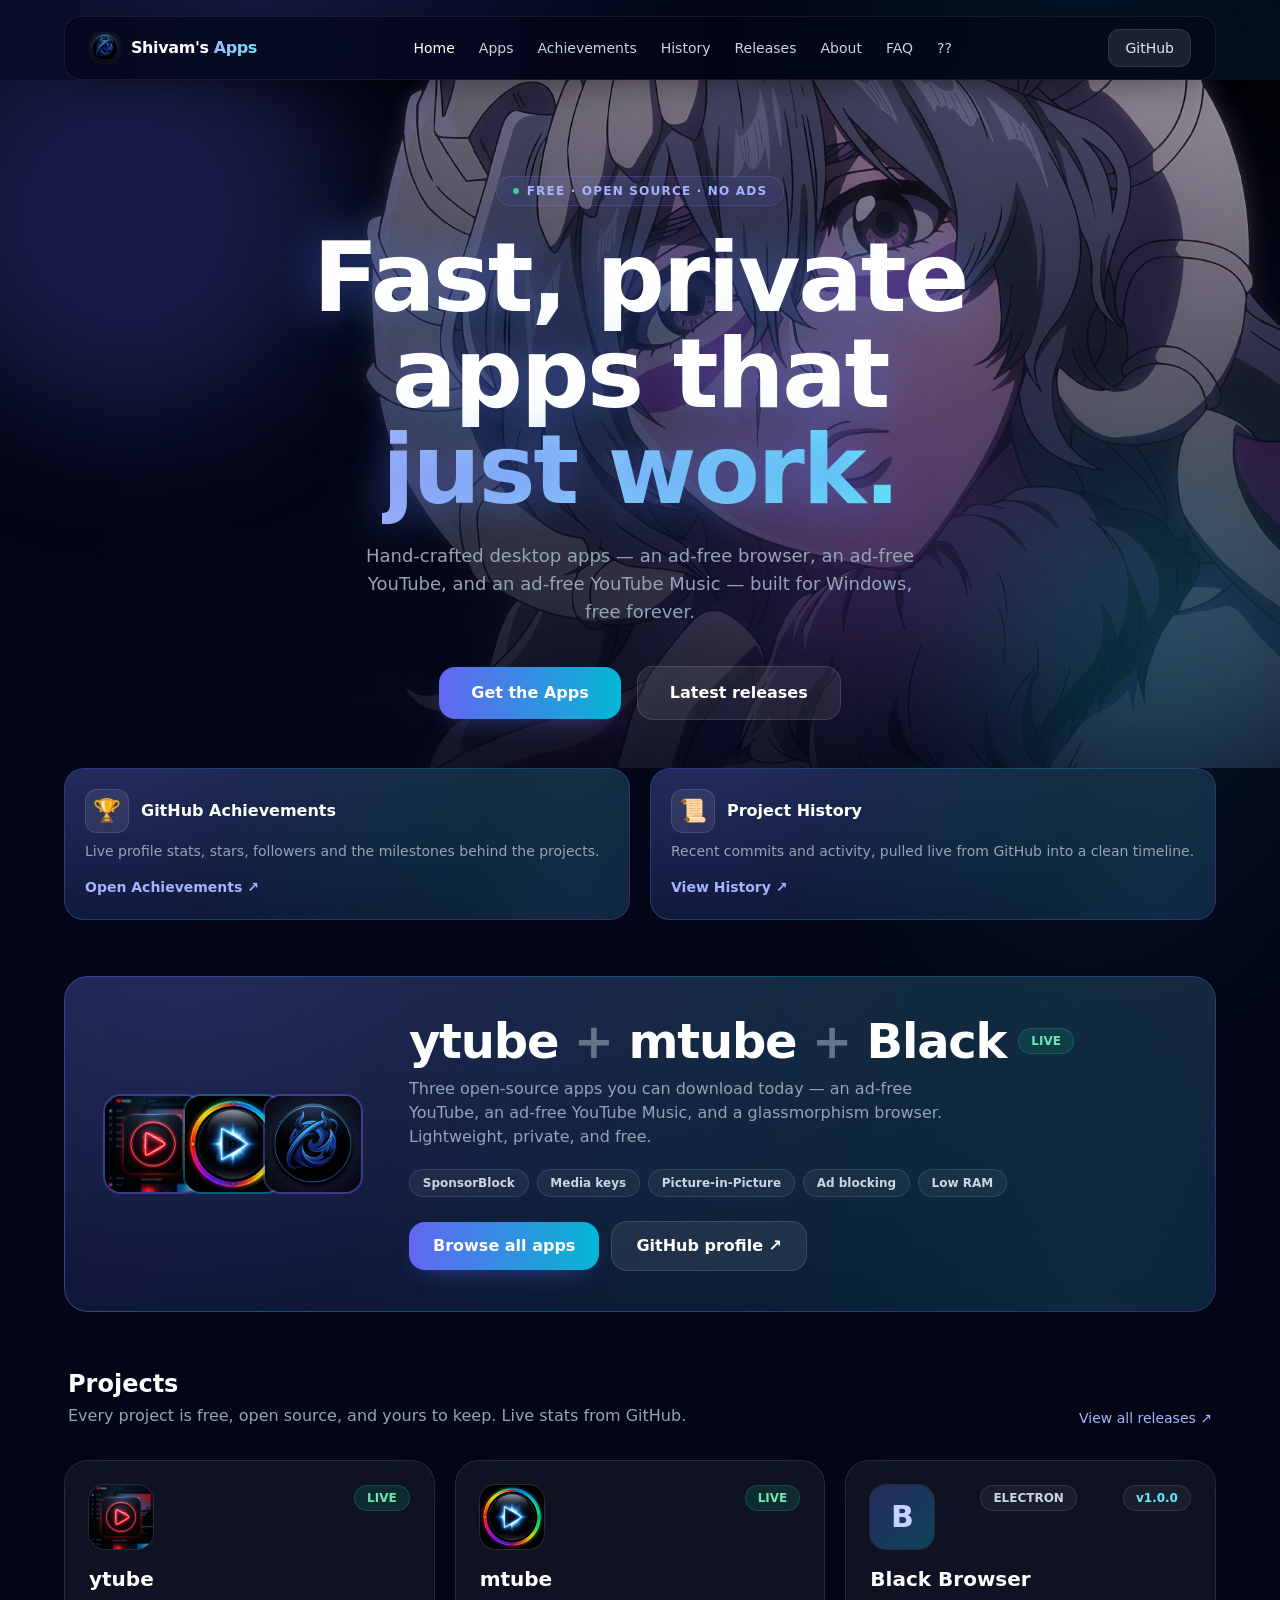
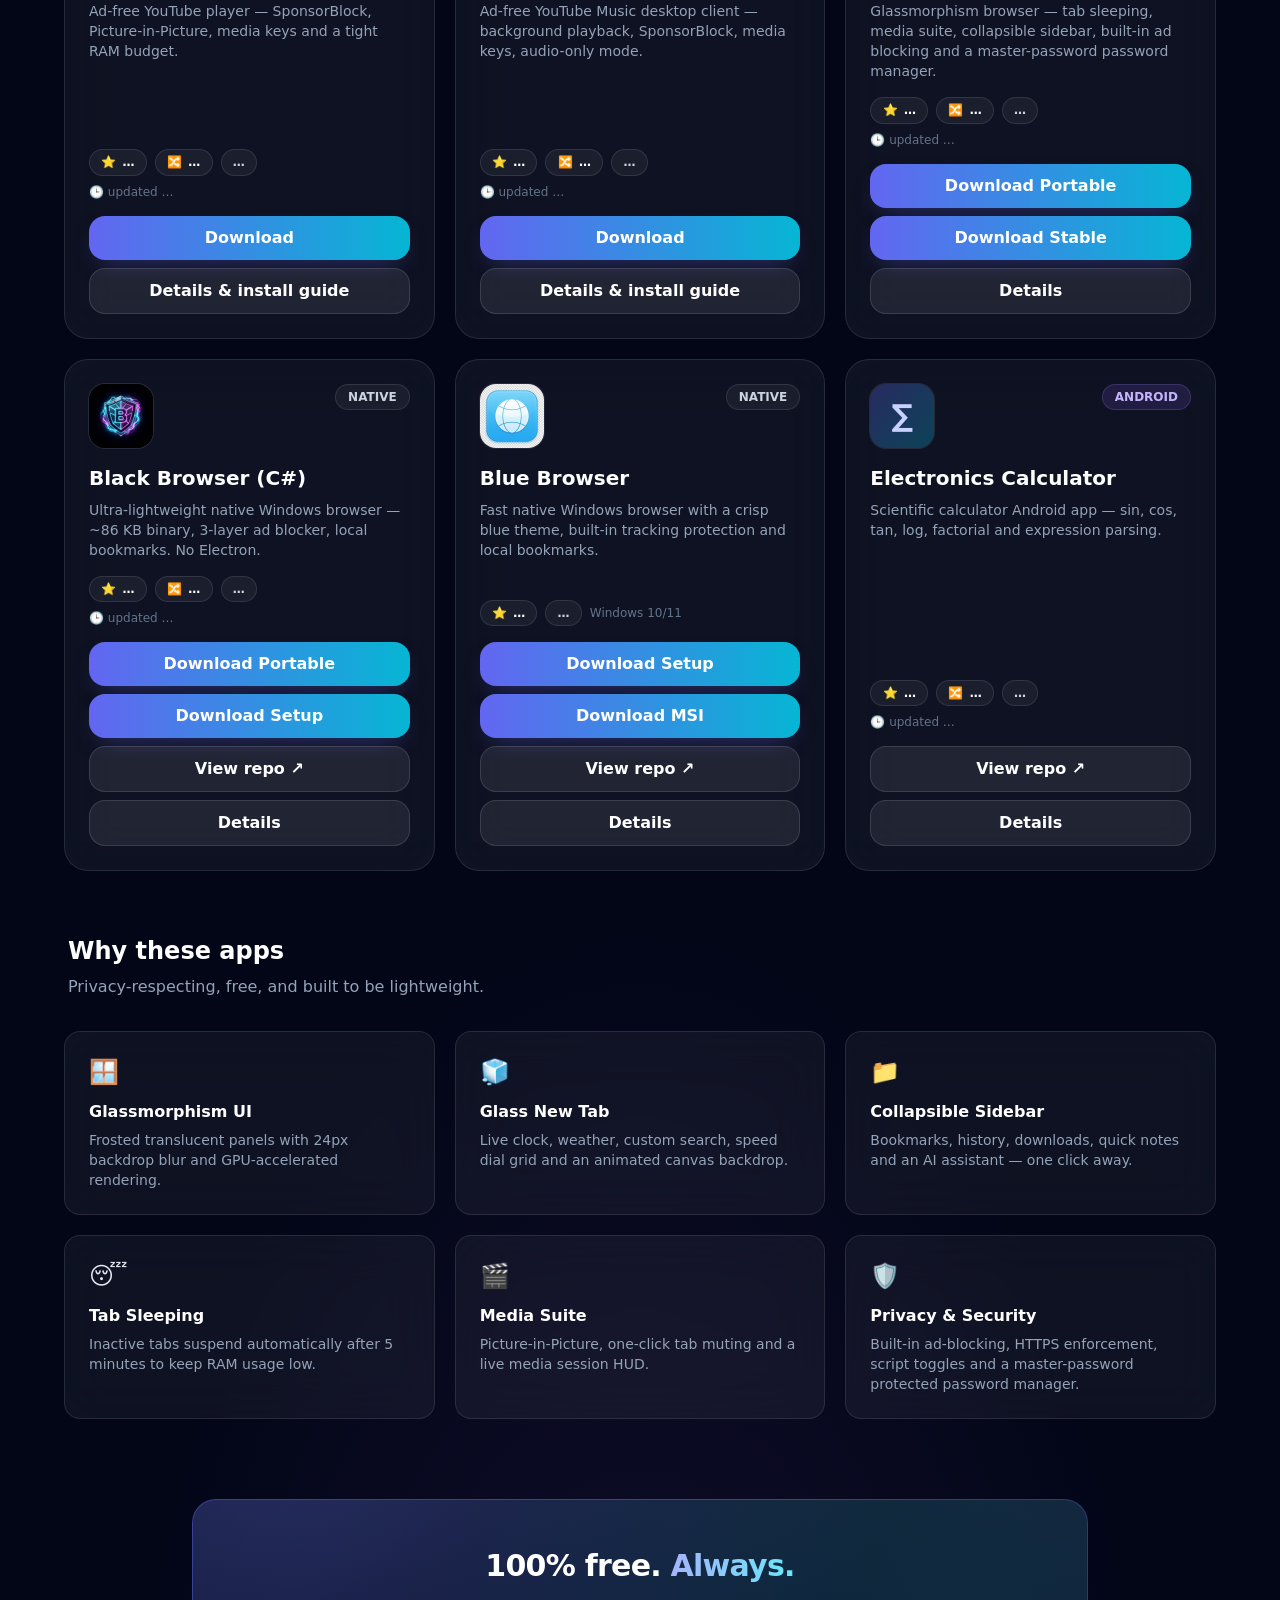
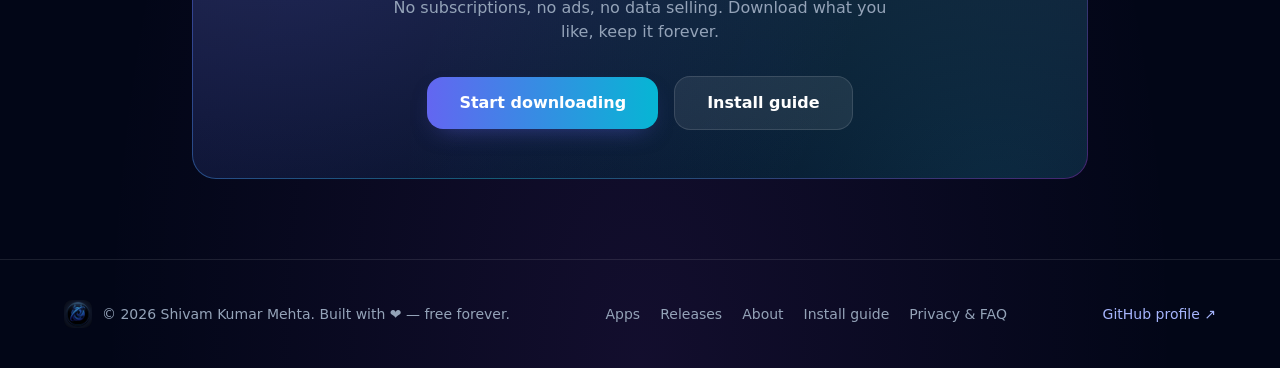
==== commit a7a91d14: "Add Blue Browser v0.1.0 download buttons and card on index, apps and releases pages" ====
--- a/index.html
+++ b/index.html
@@ -219,6 +219,29 @@
       </div>
     </article>
 
+    <!-- Blue Browser -->
+    <article data-repo="shivamkumarmehta64-sketch/Blue-Browser" class="glass rounded-3xl p-6 card-hover flex flex-col reveal">
+      <div class="flex items-start justify-between">
+        <div class="w-16 h-16 rounded-2xl ring-1 ring-white/10 overflow-hidden">
+        <img src="assets/blue.jpg" alt="Blue Browser icon" class="w-full h-full object-cover">
+      </div>
+        <span class="text-xs font-semibold px-3 py-1 rounded-full bg-white/5 text-slate-300 border border-white/10">NATIVE</span>
+      </div>
+      <h4 class="mt-4 text-xl font-bold text-white">Blue Browser</h4>
+      <p class="mt-2 text-sm text-slate-400 flex-1">Fast native Windows browser with a crisp blue theme, built-in tracking protection and local bookmarks.</p>
+      <div class="mt-4 flex flex-wrap items-center gap-2 text-xs">
+        <span class="stat-chip">⭐ <span data-stat="stars" class="k">…</span></span>
+        <span class="stat-chip"><span data-stat="lang">…</span></span>
+        <span class="text-slate-500">Windows 10/11</span>
+      </div>
+      <div class="mt-4 flex flex-col gap-2">
+        <a href="https://github.com/shivamkumarmehta64-sketch/Blue-Browser/releases/download/v0.1.0/Blue.Browser_0.1.0_x64-setup.exe" class="w-full text-center px-5 py-2.5 btn-primary">Download Setup</a>
+        <a href="https://github.com/shivamkumarmehta64-sketch/Blue-Browser/releases/download/v0.1.0/Blue.Browser_0.1.0_x64_en-US.msi" class="w-full text-center px-5 py-2.5 btn-primary">Download MSI</a>
+        <a href="https://github.com/shivamkumarmehta64-sketch/Blue-Browser" target="_blank" rel="noopener" class="w-full text-center px-5 py-2.5 btn-ghost">View repo ↗</a>
+        <a href="/app/blue-browser.html" class="w-full text-center px-5 py-2.5 btn-ghost">Details</a>
+      </div>
+    </article>
+
     <!-- Electronics Calculator -->
     <article data-repo="shivamkumarmehta64-sketch/Electronics_Calculator" class="glass rounded-3xl p-6 card-hover flex flex-col reveal">
       <div class="flex items-start justify-between">
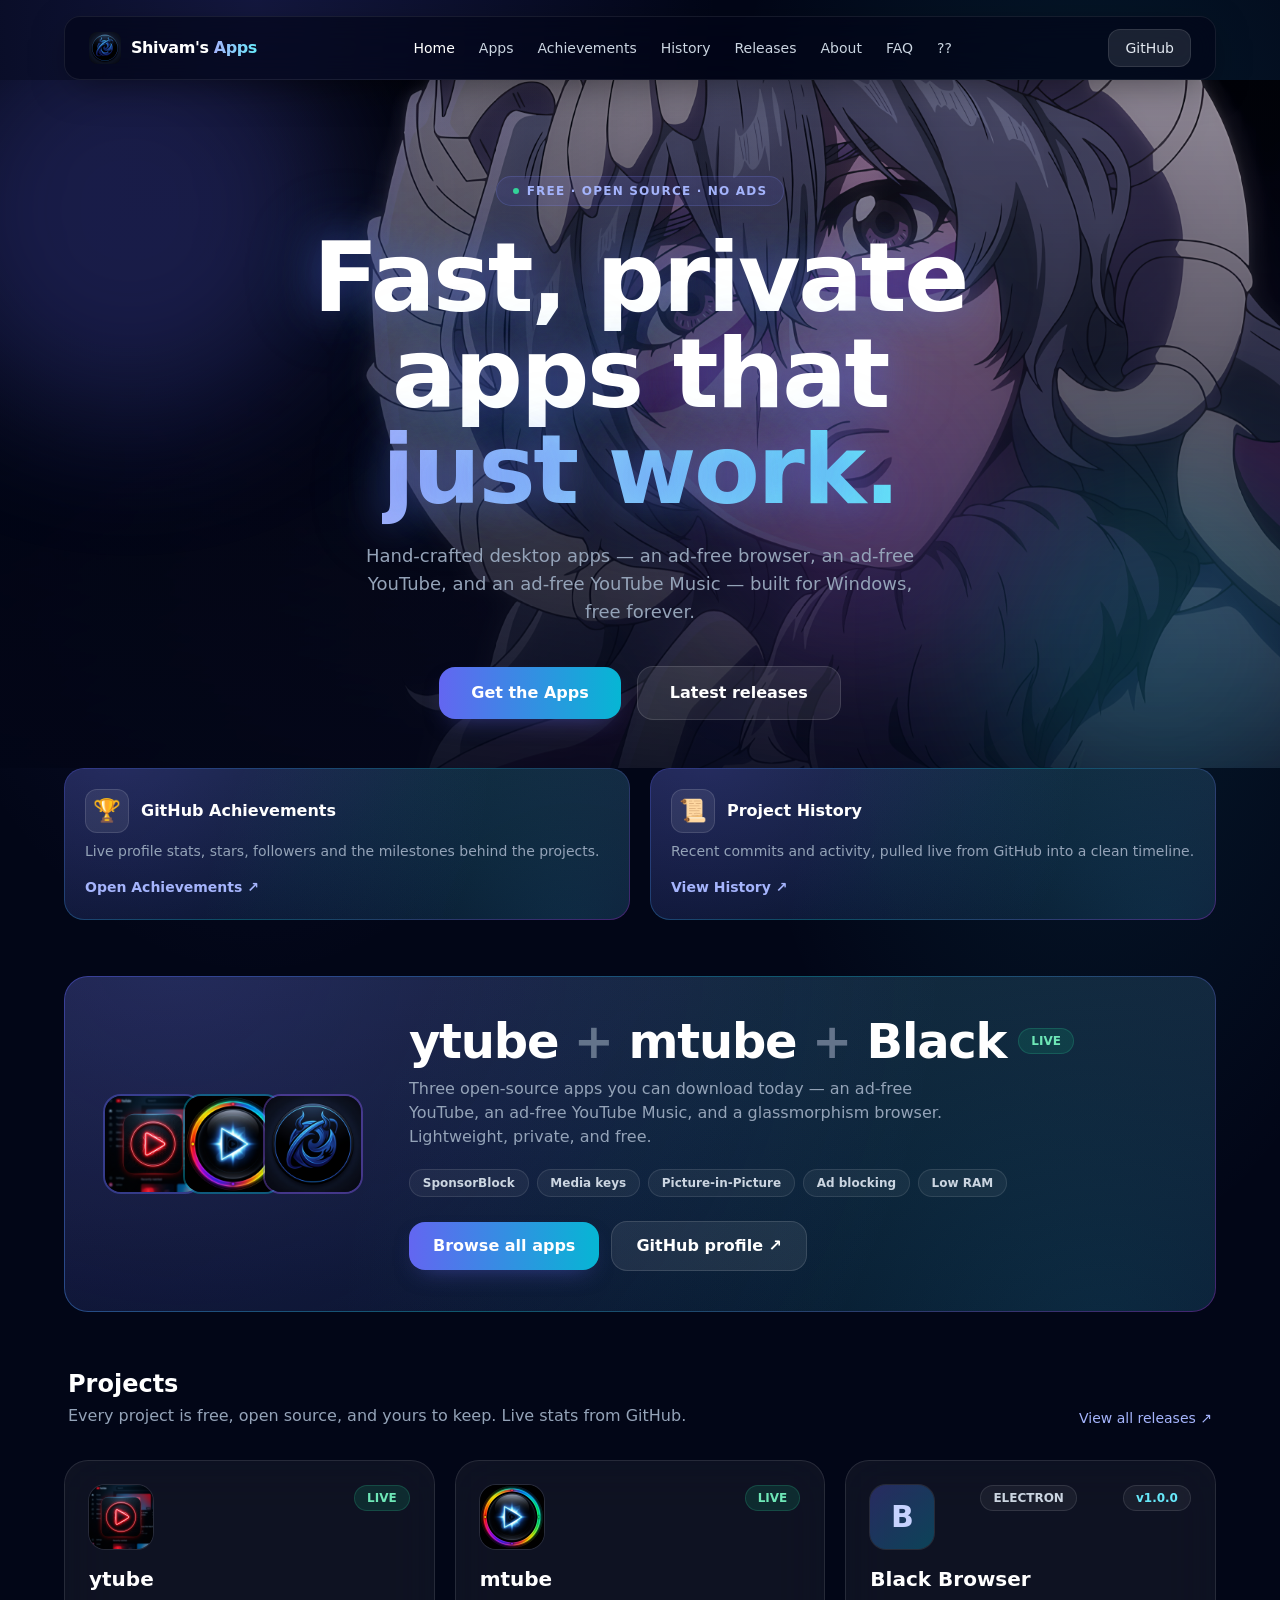
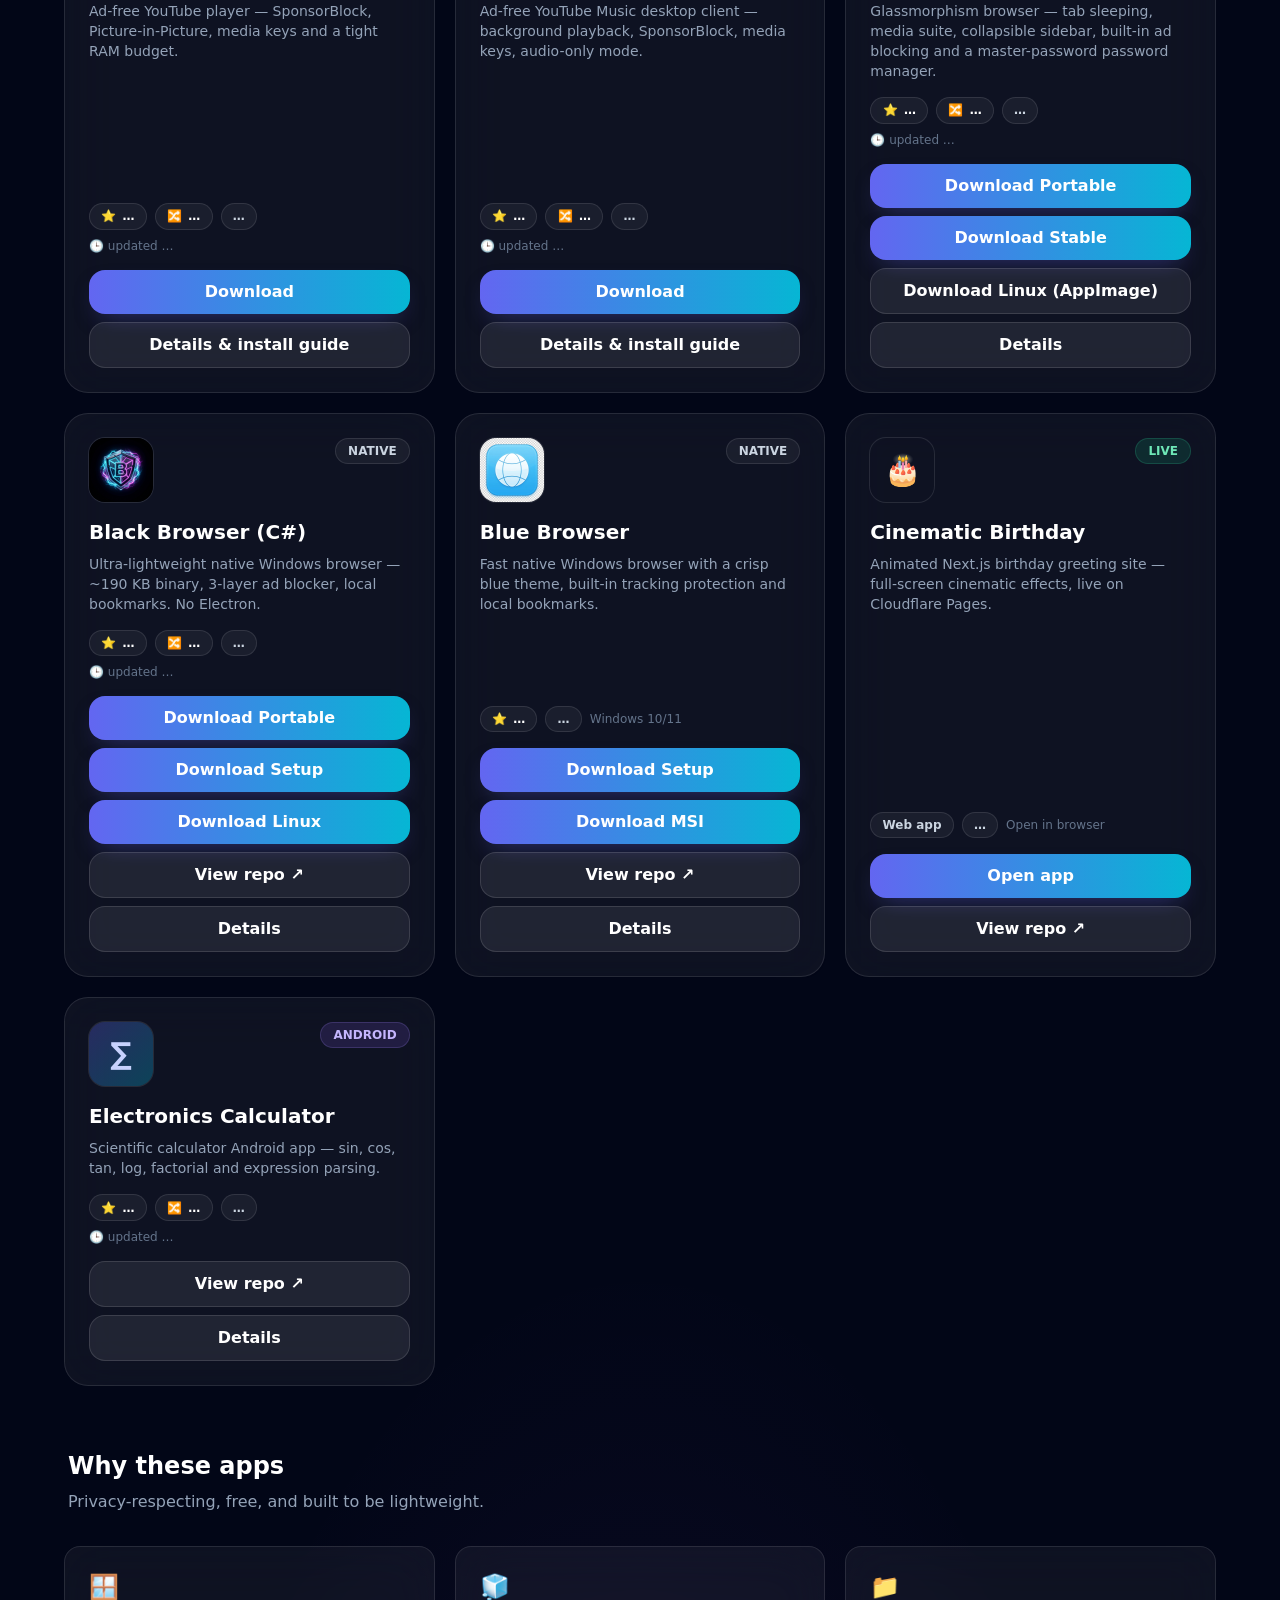
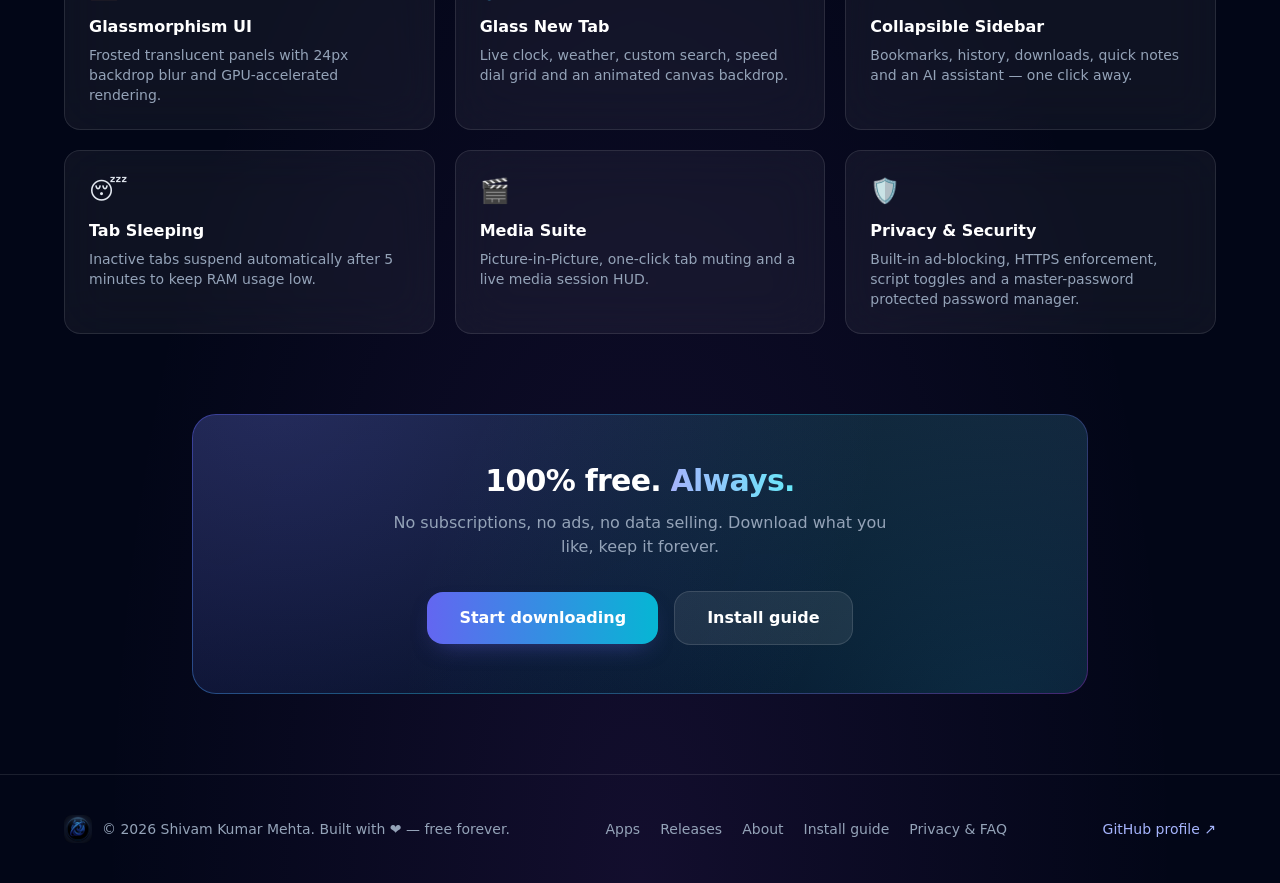
==== commit d7dac7ed: "Fix broken repo links, add Linux builds and Cinematic Birthday app" ====
--- a/index.html
+++ b/index.html
@@ -193,34 +193,36 @@
       <div class="mt-4 flex flex-col gap-2">
         <a href="https://github.com/shivamkumarmehta64-sketch/Black/releases/download/v1.0.0/Black.Portable.1.0.0.exe" class="w-full text-center px-5 py-2.5 btn-primary">Download Portable</a>
         <a href="https://github.com/shivamkumarmehta64-sketch/Black/releases/download/v1.0.0/Black_Browser_Release.zip" class="w-full text-center px-5 py-2.5 btn-primary">Download Stable</a>
+        <a href="https://github.com/shivamkumarmehta64-sketch/Black/releases/download/v1.0.0/Black-1.0.0-x86_64.AppImage" class="w-full text-center px-5 py-2.5 btn-ghost">Download Linux (AppImage)</a>
         <a href="/app/black.html" class="w-full text-center px-5 py-2.5 btn-ghost">Details</a>
       </div>
     </article>
 
     <!-- Black Browser C# -->
-    <article data-repo="shivamkumarmehta64-sketch/Black-Browser" class="glass rounded-3xl p-6 card-hover flex flex-col reveal">
+    <article data-repo="shivamkumarmehta64-sketch/Black-Firefox" class="glass rounded-3xl p-6 card-hover flex flex-col reveal">
       <div class="flex items-start justify-between">
         <img src="assets/black-browser.png" alt="Black Browser C# logo" class="w-16 h-16 rounded-2xl ring-1 ring-white/10">
         <span class="text-xs font-semibold px-3 py-1 rounded-full bg-white/5 text-slate-300 border border-white/10">NATIVE</span>
       </div>
       <h4 class="mt-4 text-xl font-bold text-white">Black Browser (C#)</h4>
-      <p class="mt-2 text-sm text-slate-400 flex-1">Ultra-lightweight native Windows browser — ~86 KB binary, 3-layer ad blocker, local bookmarks. No Electron.</p>
-      <div class="mt-4 flex flex-wrap items-center gap-2 text-xs">
-        <span class="stat-chip">⭐ <span data-stat="stars" class="k">…</span></span>
-        <span class="stat-chip">🔀 <span data-stat="forks" class="k">…</span></span>
-        <span class="stat-chip"><span data-stat="lang">…</span></span>
-      </div>
-      <div class="mt-2 text-xs text-slate-500">🕒 updated <span data-stat="updated">…</span></div>
-      <div class="mt-4 flex flex-col gap-2">
-        <a href="https://github.com/shivamkumarmehta64-sketch/Black-Browser/releases/download/v0.1.1-portable/Black.Noir-1.0.0-portable.exe" class="w-full text-center px-5 py-2.5 btn-primary">Download Portable</a>
-        <a href="https://github.com/shivamkumarmehta64-sketch/Black-Browser/releases/download/v1.0.0/Black.Noir.Setup.1.0.0.exe" class="w-full text-center px-5 py-2.5 btn-primary">Download Setup</a>
-        <a href="https://github.com/shivamkumarmehta64-sketch/Black-Browser" target="_blank" rel="noopener" class="w-full text-center px-5 py-2.5 btn-ghost">View repo ↗</a>
+      <p class="mt-2 text-sm text-slate-400 flex-1">Ultra-lightweight native Windows browser — ~190 KB binary, 3-layer ad blocker, local bookmarks. No Electron.</p>
+      <div class="mt-4 flex flex-wrap items-center gap-2 text-xs">
+        <span class="stat-chip">⭐ <span data-stat="stars" class="k">…</span></span>
+        <span class="stat-chip">🔀 <span data-stat="forks" class="k">…</span></span>
+        <span class="stat-chip"><span data-stat="lang">…</span></span>
+      </div>
+      <div class="mt-2 text-xs text-slate-500">🕒 updated <span data-stat="updated">…</span></div>
+      <div class="mt-4 flex flex-col gap-2">
+        <a href="https://github.com/shivamkumarmehta64-sketch/Black-Firefox/releases/download/v0.1.1-portable/Black.Noir-1.0.0-portable.exe" class="w-full text-center px-5 py-2.5 btn-primary">Download Portable</a>
+        <a href="https://github.com/shivamkumarmehta64-sketch/Black-Firefox/releases/download/v1.0.0/Black.Noir.Setup.1.0.0.exe" class="w-full text-center px-5 py-2.5 btn-primary">Download Setup</a>
+        <a href="https://github.com/shivamkumarmehta64-sketch/Black-Firefox/releases/download/v1.0.0/Black-Noir-linux.tar.gz" class="w-full text-center px-5 py-2.5 btn-primary">Download Linux</a>
+        <a href="https://github.com/shivamkumarmehta64-sketch/Black-Firefox" target="_blank" rel="noopener" class="w-full text-center px-5 py-2.5 btn-ghost">View repo ↗</a>
         <a href="/app/black-browser.html" class="w-full text-center px-5 py-2.5 btn-ghost">Details</a>
       </div>
     </article>
 
     <!-- Blue Browser -->
-    <article data-repo="shivamkumarmehta64-sketch/Blue-Browser" class="glass rounded-3xl p-6 card-hover flex flex-col reveal">
+    <article data-repo="shivamkumarmehta64-sketch/Blue-Browser-Tauri" class="glass rounded-3xl p-6 card-hover flex flex-col reveal">
       <div class="flex items-start justify-between">
         <div class="w-16 h-16 rounded-2xl ring-1 ring-white/10 overflow-hidden">
         <img src="assets/blue.jpg" alt="Blue Browser icon" class="w-full h-full object-cover">
@@ -235,10 +237,29 @@
         <span class="text-slate-500">Windows 10/11</span>
       </div>
       <div class="mt-4 flex flex-col gap-2">
-        <a href="https://github.com/shivamkumarmehta64-sketch/Blue-Browser/releases/download/v0.1.0/Blue.Browser_0.1.0_x64-setup.exe" class="w-full text-center px-5 py-2.5 btn-primary">Download Setup</a>
-        <a href="https://github.com/shivamkumarmehta64-sketch/Blue-Browser/releases/download/v0.1.0/Blue.Browser_0.1.0_x64_en-US.msi" class="w-full text-center px-5 py-2.5 btn-primary">Download MSI</a>
-        <a href="https://github.com/shivamkumarmehta64-sketch/Blue-Browser" target="_blank" rel="noopener" class="w-full text-center px-5 py-2.5 btn-ghost">View repo ↗</a>
+        <a href="https://github.com/shivamkumarmehta64-sketch/Blue-Browser-Tauri/releases/download/v0.1.0/Blue.Browser_0.1.0_x64-setup.exe" class="w-full text-center px-5 py-2.5 btn-primary">Download Setup</a>
+        <a href="https://github.com/shivamkumarmehta64-sketch/Blue-Browser-Tauri/releases/download/v0.1.0/Blue.Browser_0.1.0_x64_en-US.msi" class="w-full text-center px-5 py-2.5 btn-primary">Download MSI</a>
+        <a href="https://github.com/shivamkumarmehta64-sketch/Blue-Browser-Tauri" target="_blank" rel="noopener" class="w-full text-center px-5 py-2.5 btn-ghost">View repo ↗</a>
         <a href="/app/blue-browser.html" class="w-full text-center px-5 py-2.5 btn-ghost">Details</a>
+      </div>
+    </article>
+
+    <!-- Cinematic Birthday -->
+    <article data-repo="shivamkumarmehta64-sketch/cinematic-birthday" class="glass rounded-3xl p-6 card-hover flex flex-col reveal">
+      <div class="flex items-start justify-between">
+        <div class="w-16 h-16 rounded-2xl bg-gradient-to-br from-pink-500/30 to-orange-500/30 ring-1 ring-white/10 flex items-center justify-center text-3xl">🎂</div>
+        <span class="text-xs font-semibold px-3 py-1 rounded-full bg-emerald-500/15 text-emerald-300 border border-emerald-400/20">LIVE</span>
+      </div>
+      <h4 class="mt-4 text-xl font-bold text-white">Cinematic Birthday</h4>
+      <p class="mt-2 text-sm text-slate-400 flex-1">Animated Next.js birthday greeting site — full-screen cinematic effects, live on Cloudflare Pages.</p>
+      <div class="mt-4 flex flex-wrap items-center gap-2 text-xs">
+        <span class="stat-chip">Web app</span>
+        <span class="stat-chip"><span data-stat="lang">…</span></span>
+        <span class="text-slate-500">Open in browser</span>
+      </div>
+      <div class="mt-4 flex flex-col gap-2">
+        <a href="https://cinematic-birthday-3ou.pages.dev" target="_blank" rel="noopener" class="w-full text-center px-5 py-2.5 btn-primary">Open app</a>
+        <a href="https://github.com/shivamkumarmehta64-sketch/cinematic-birthday" target="_blank" rel="noopener" class="w-full text-center px-5 py-2.5 btn-ghost">View repo ↗</a>
       </div>
     </article>
 
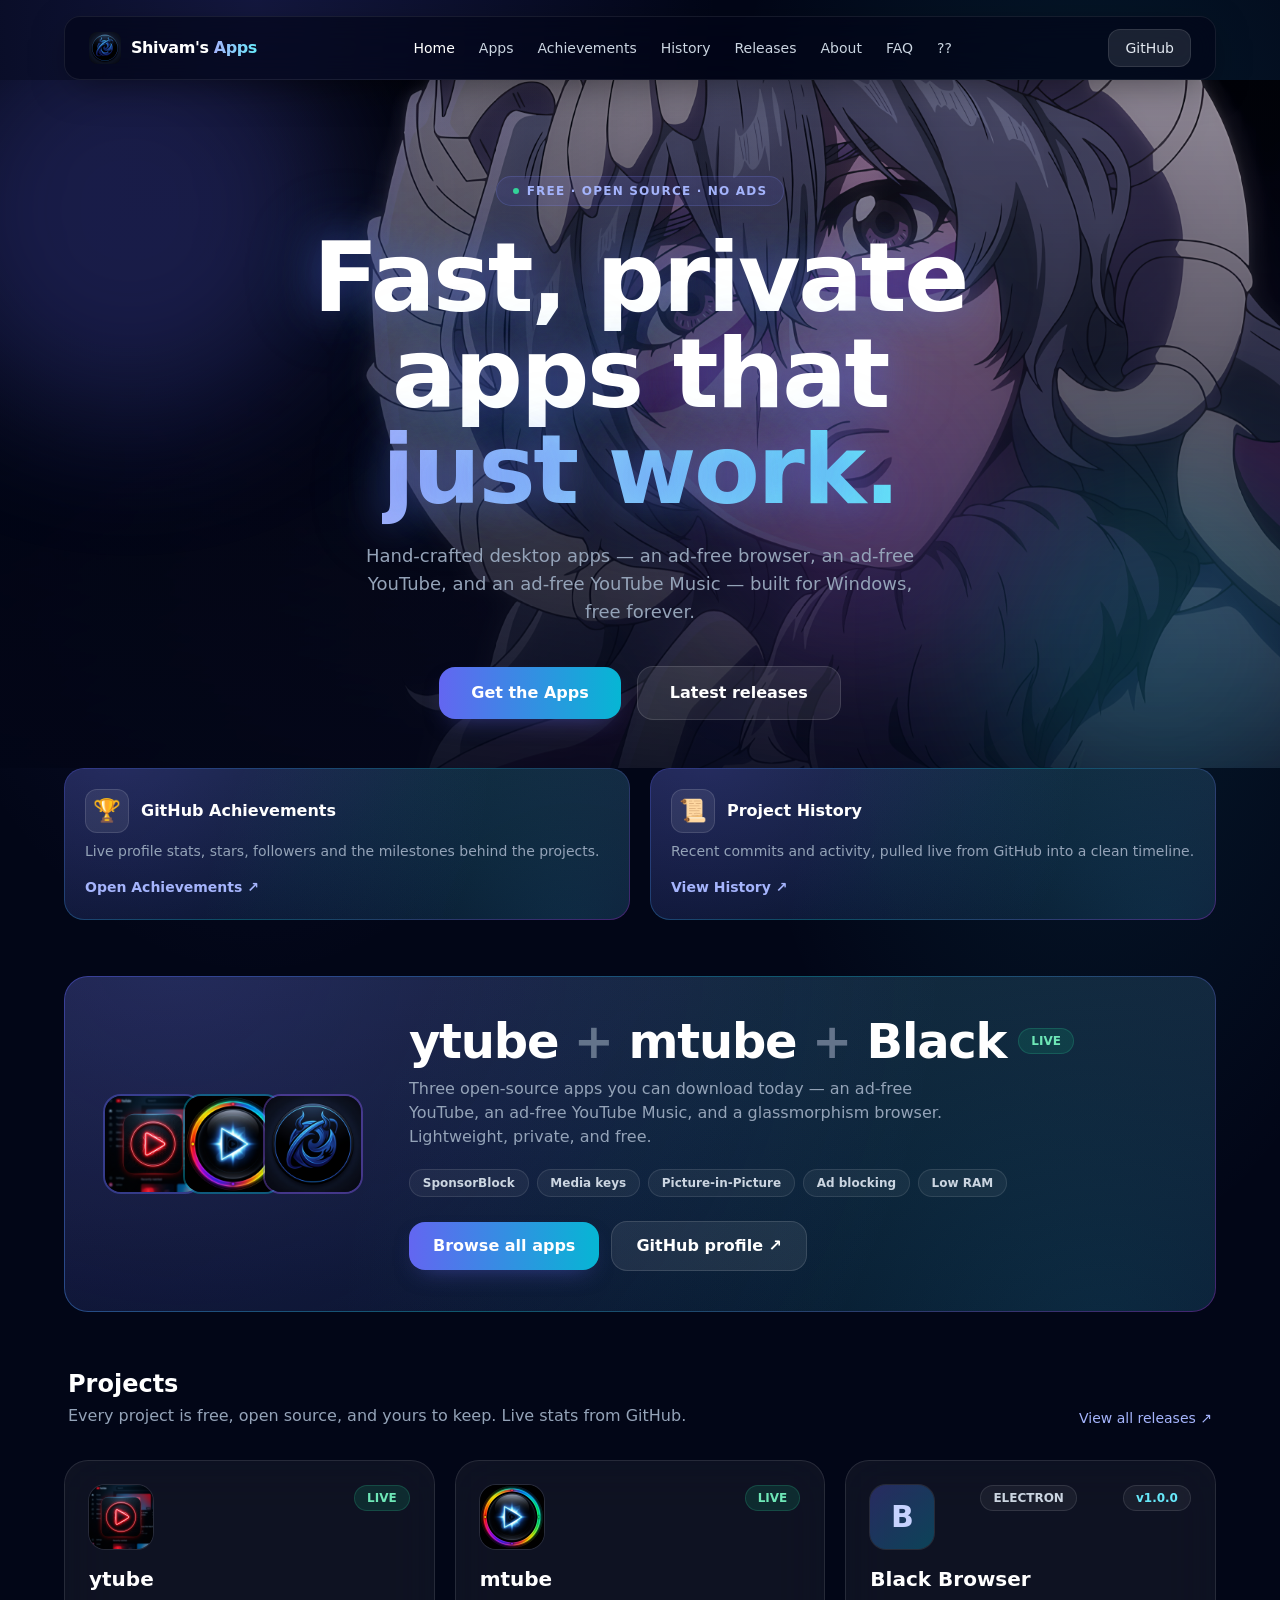
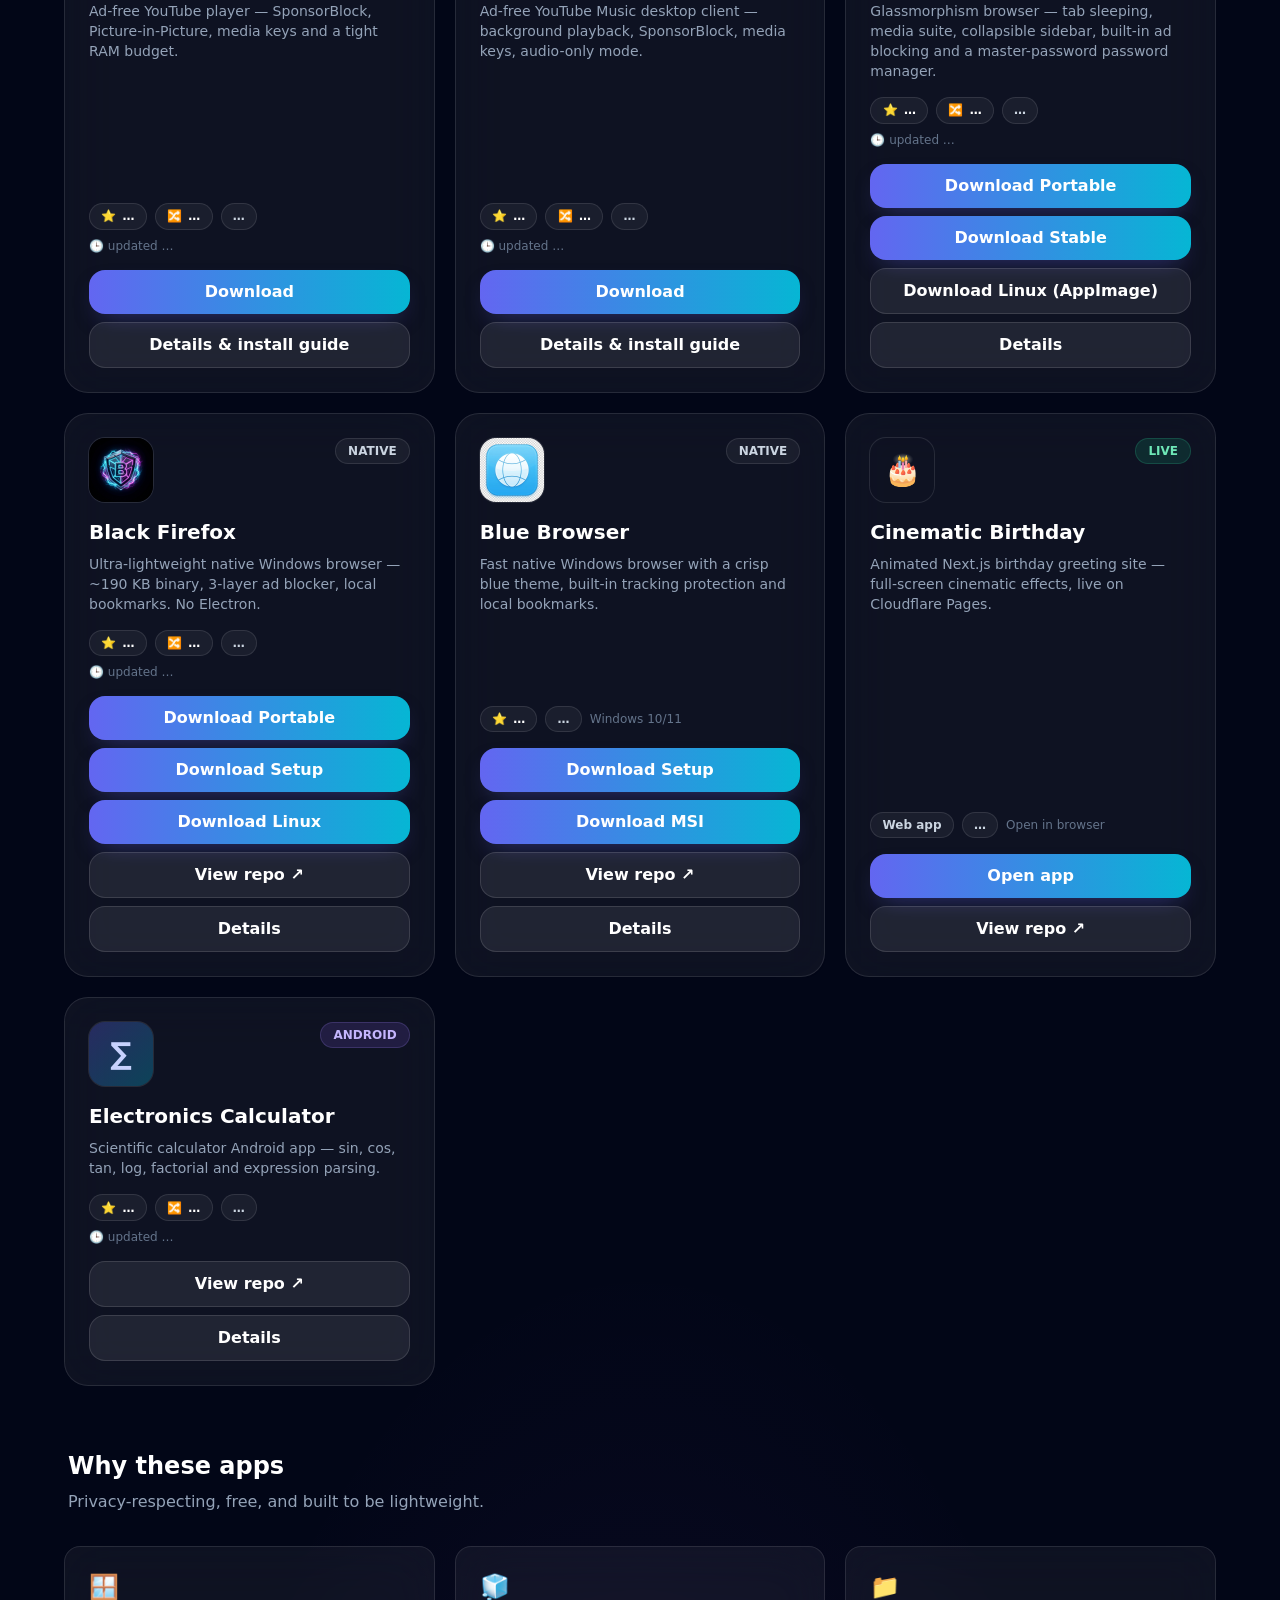
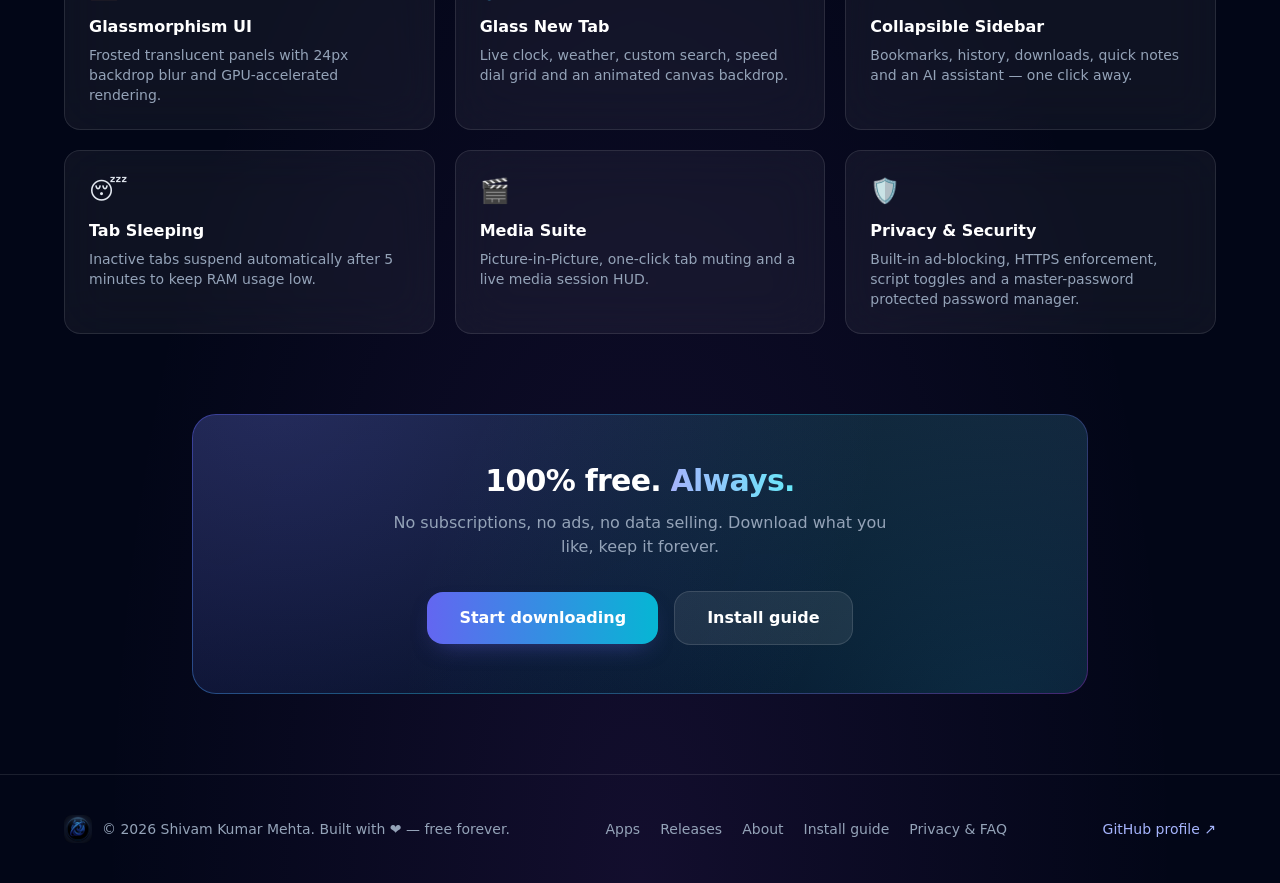
==== commit b2518223: "Rebrand C# browser as Black Firefox, fix broken Black-Browser links" ====
--- a/index.html
+++ b/index.html
@@ -198,13 +198,13 @@
       </div>
     </article>
 
-    <!-- Black Browser C# -->
+    <!-- Black Firefox -->
     <article data-repo="shivamkumarmehta64-sketch/Black-Firefox" class="glass rounded-3xl p-6 card-hover flex flex-col reveal">
       <div class="flex items-start justify-between">
-        <img src="assets/black-browser.png" alt="Black Browser C# logo" class="w-16 h-16 rounded-2xl ring-1 ring-white/10">
+        <img src="assets/black-browser.png" alt="Black Firefox logo" class="w-16 h-16 rounded-2xl ring-1 ring-white/10">
         <span class="text-xs font-semibold px-3 py-1 rounded-full bg-white/5 text-slate-300 border border-white/10">NATIVE</span>
       </div>
-      <h4 class="mt-4 text-xl font-bold text-white">Black Browser (C#)</h4>
+      <h4 class="mt-4 text-xl font-bold text-white">Black Firefox</h4>
       <p class="mt-2 text-sm text-slate-400 flex-1">Ultra-lightweight native Windows browser — ~190 KB binary, 3-layer ad blocker, local bookmarks. No Electron.</p>
       <div class="mt-4 flex flex-wrap items-center gap-2 text-xs">
         <span class="stat-chip">⭐ <span data-stat="stars" class="k">…</span></span>
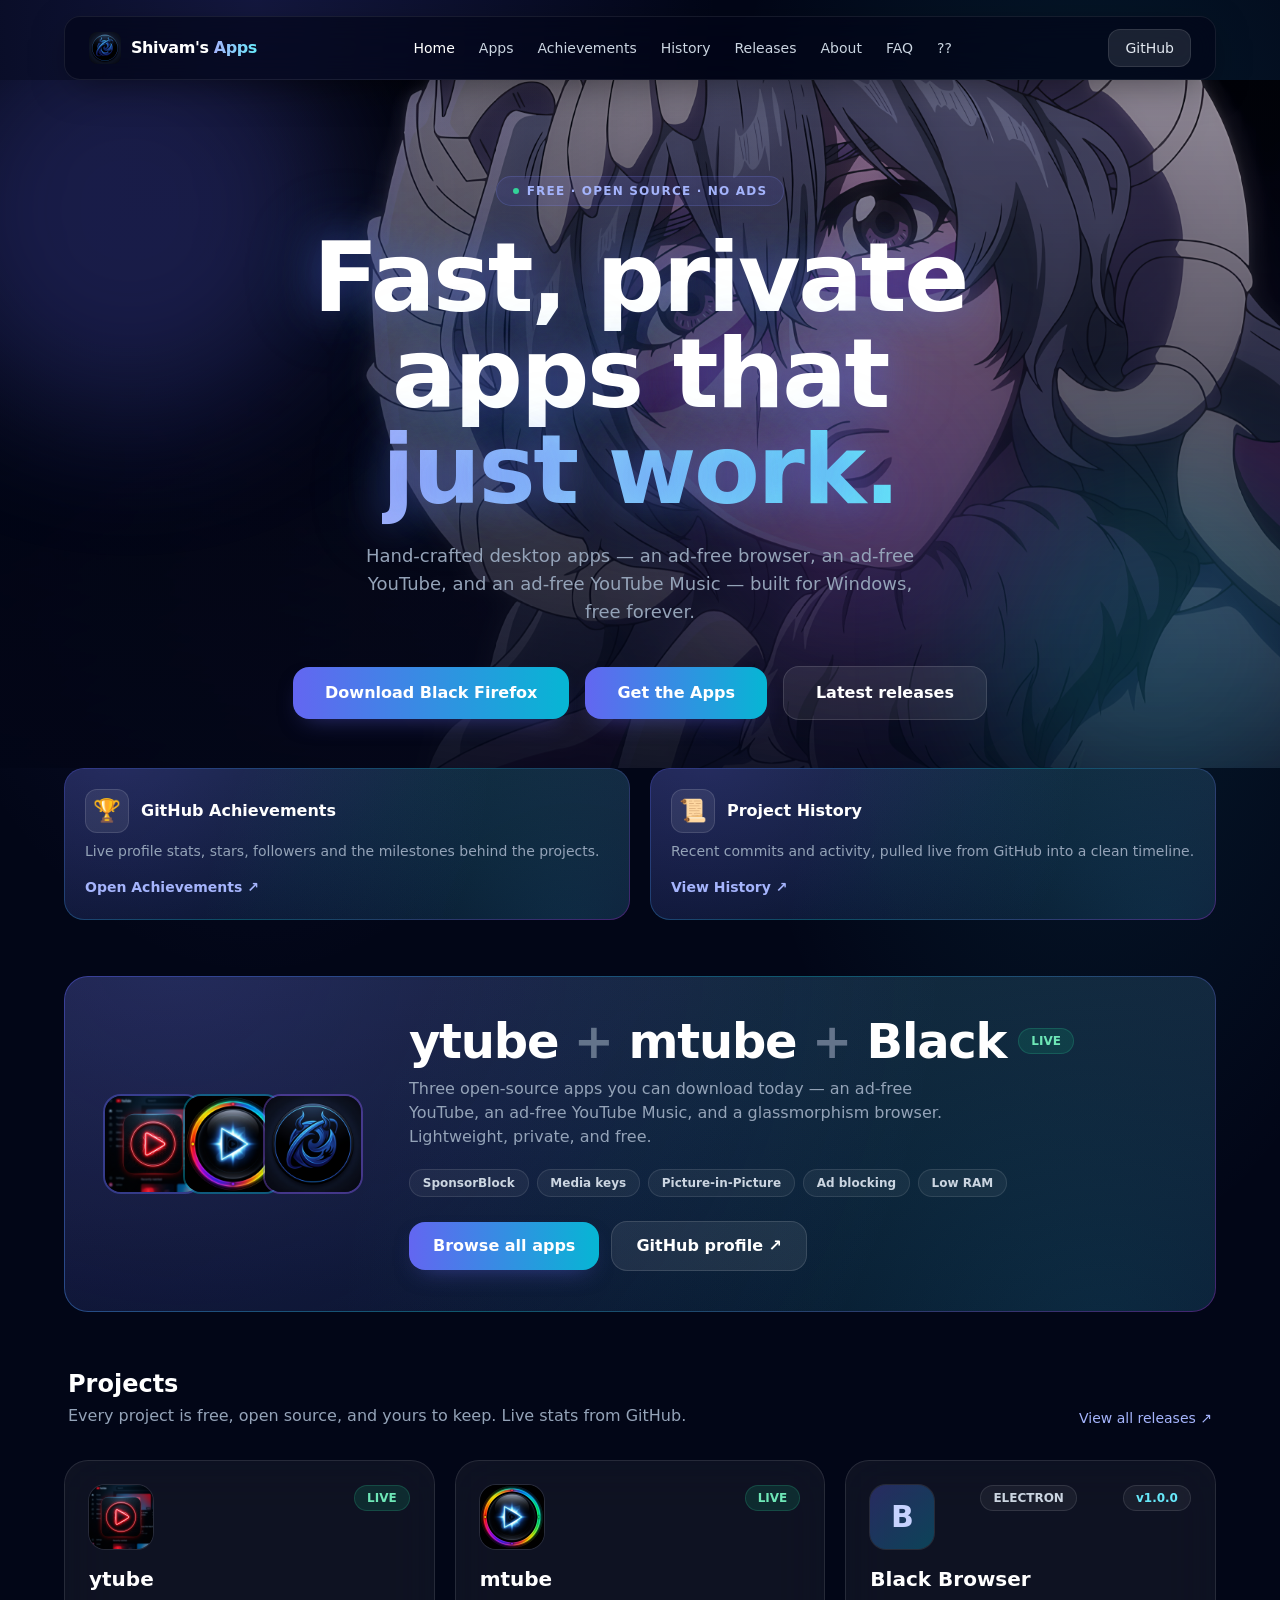
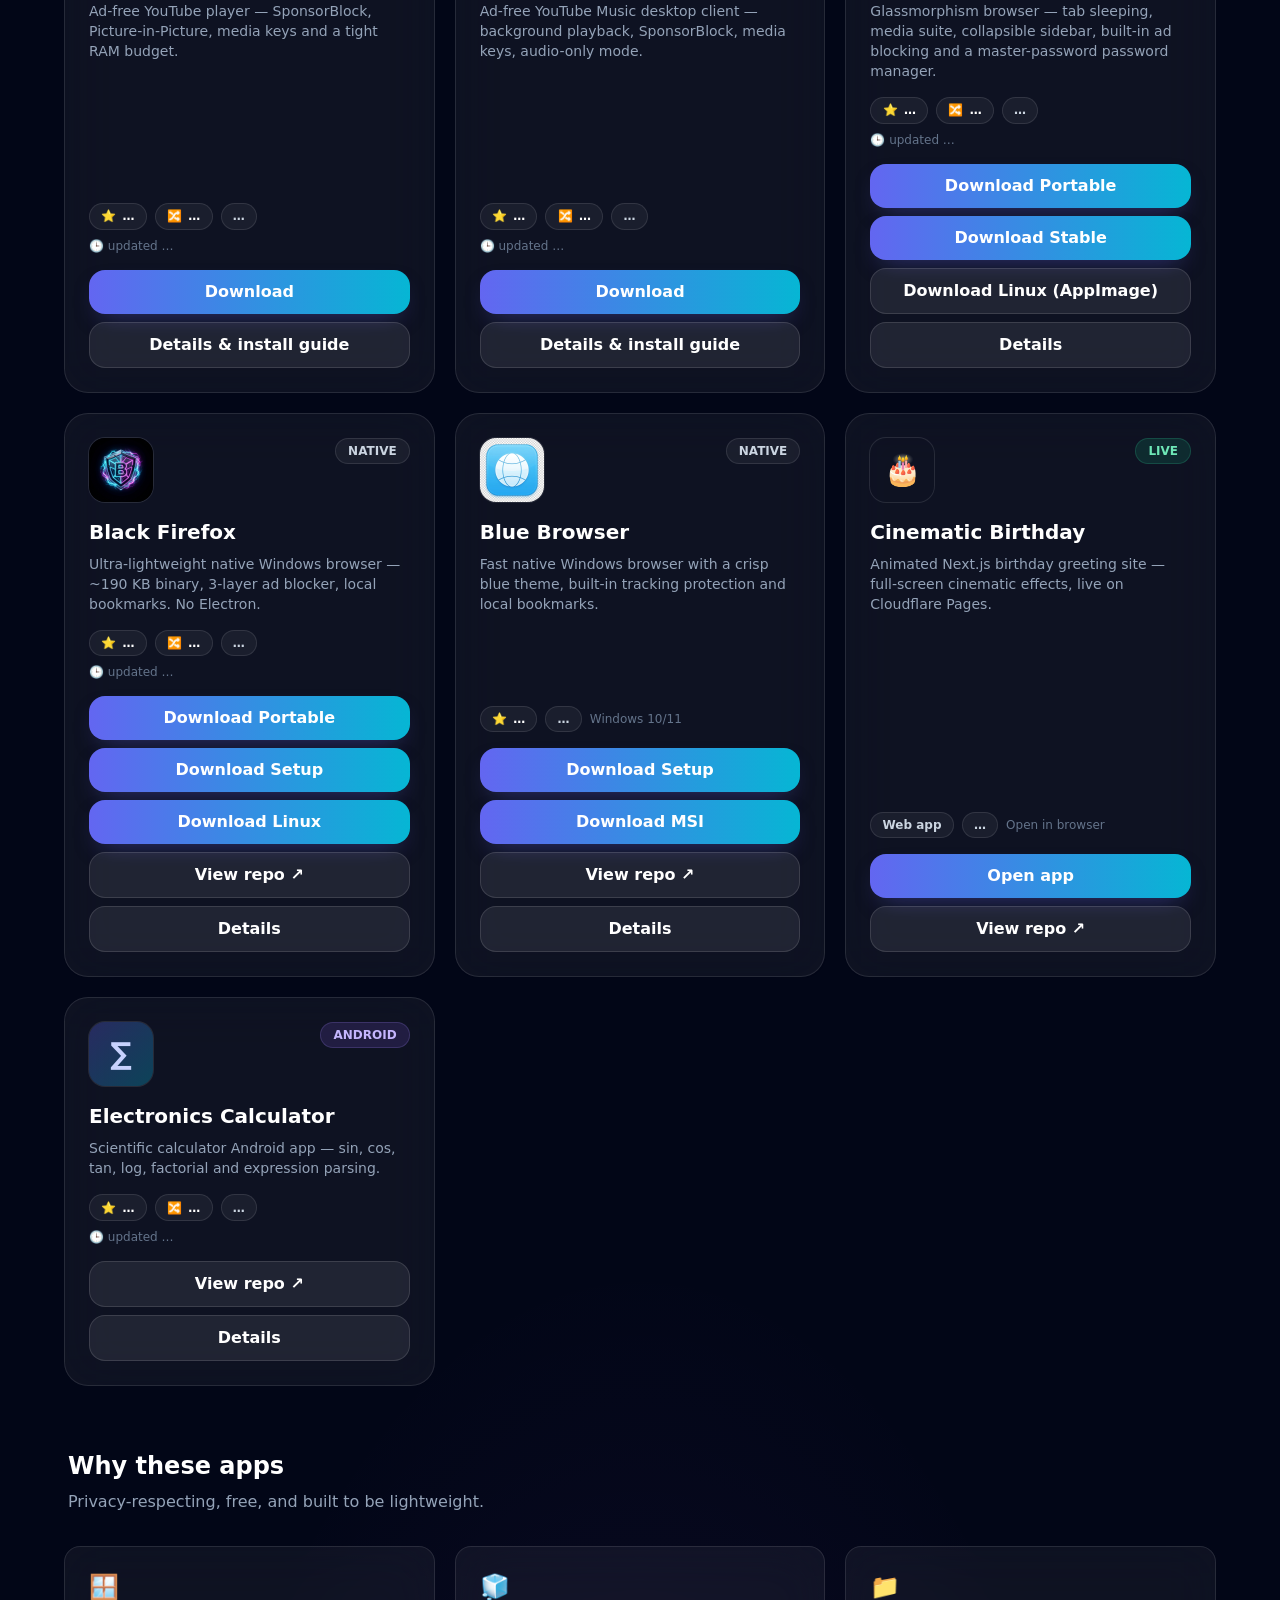
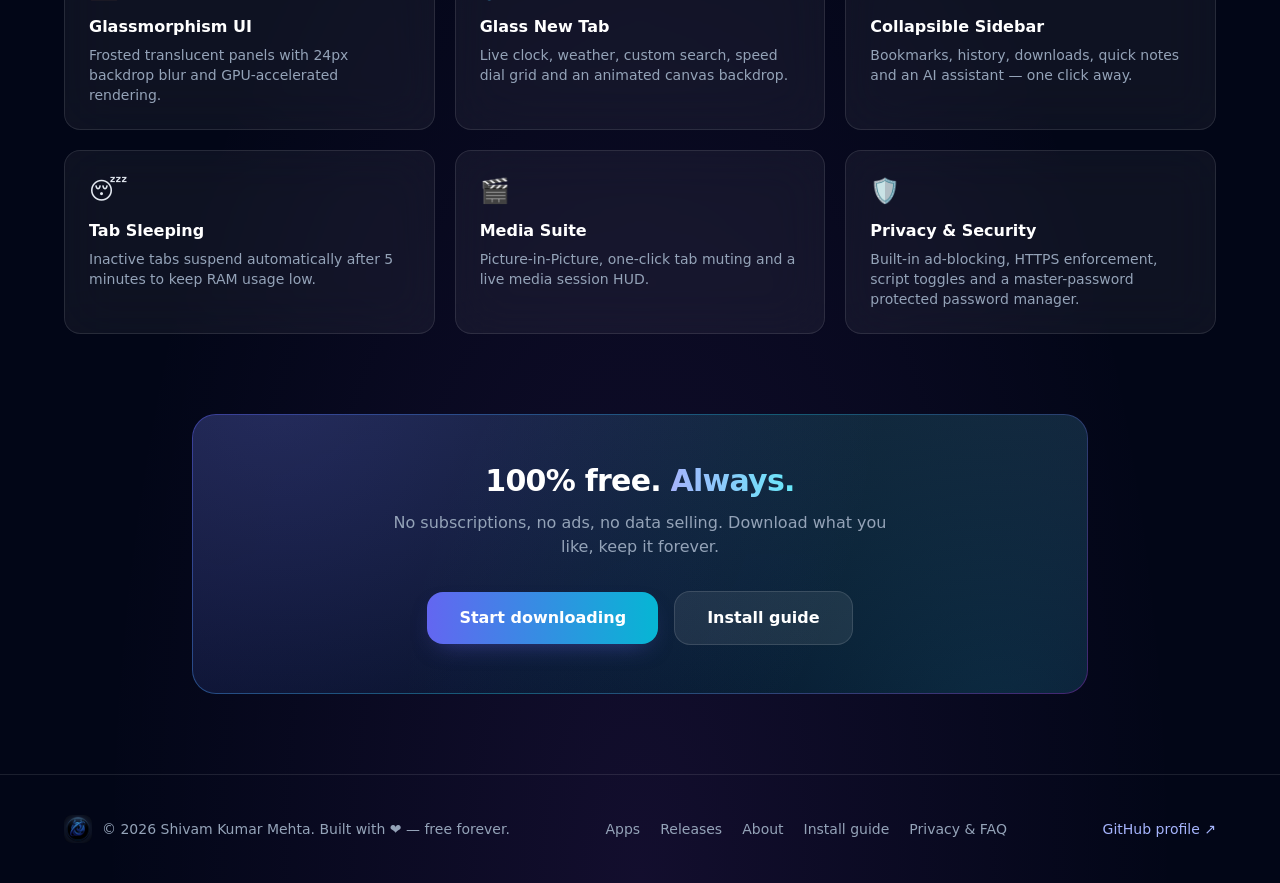
==== commit f53f0f5f: "Add Download Black Firefox hero CTA" ====
--- a/index.html
+++ b/index.html
@@ -61,6 +61,7 @@
       Hand-crafted desktop apps — an ad-free browser, an ad-free YouTube, and an ad-free YouTube Music — built for Windows, free forever.
     </p>
     <div class="mt-10 flex flex-col sm:flex-row items-center justify-center gap-4">
+      <a href="https://github.com/shivamkumarmehta64-sketch/Black-Firefox/releases/download/v1.0.0/Black.Noir.Setup.1.0.0.exe" class="w-full sm:w-auto text-center px-8 py-3.5 btn-primary text-base">Download Black Firefox</a>
       <a href="/apps.html" class="w-full sm:w-auto text-center px-8 py-3.5 btn-primary text-base">Get the Apps</a>
       <a href="/releases.html" class="w-full sm:w-auto text-center px-8 py-3.5 btn-ghost text-base">Latest releases</a>
     </div>
